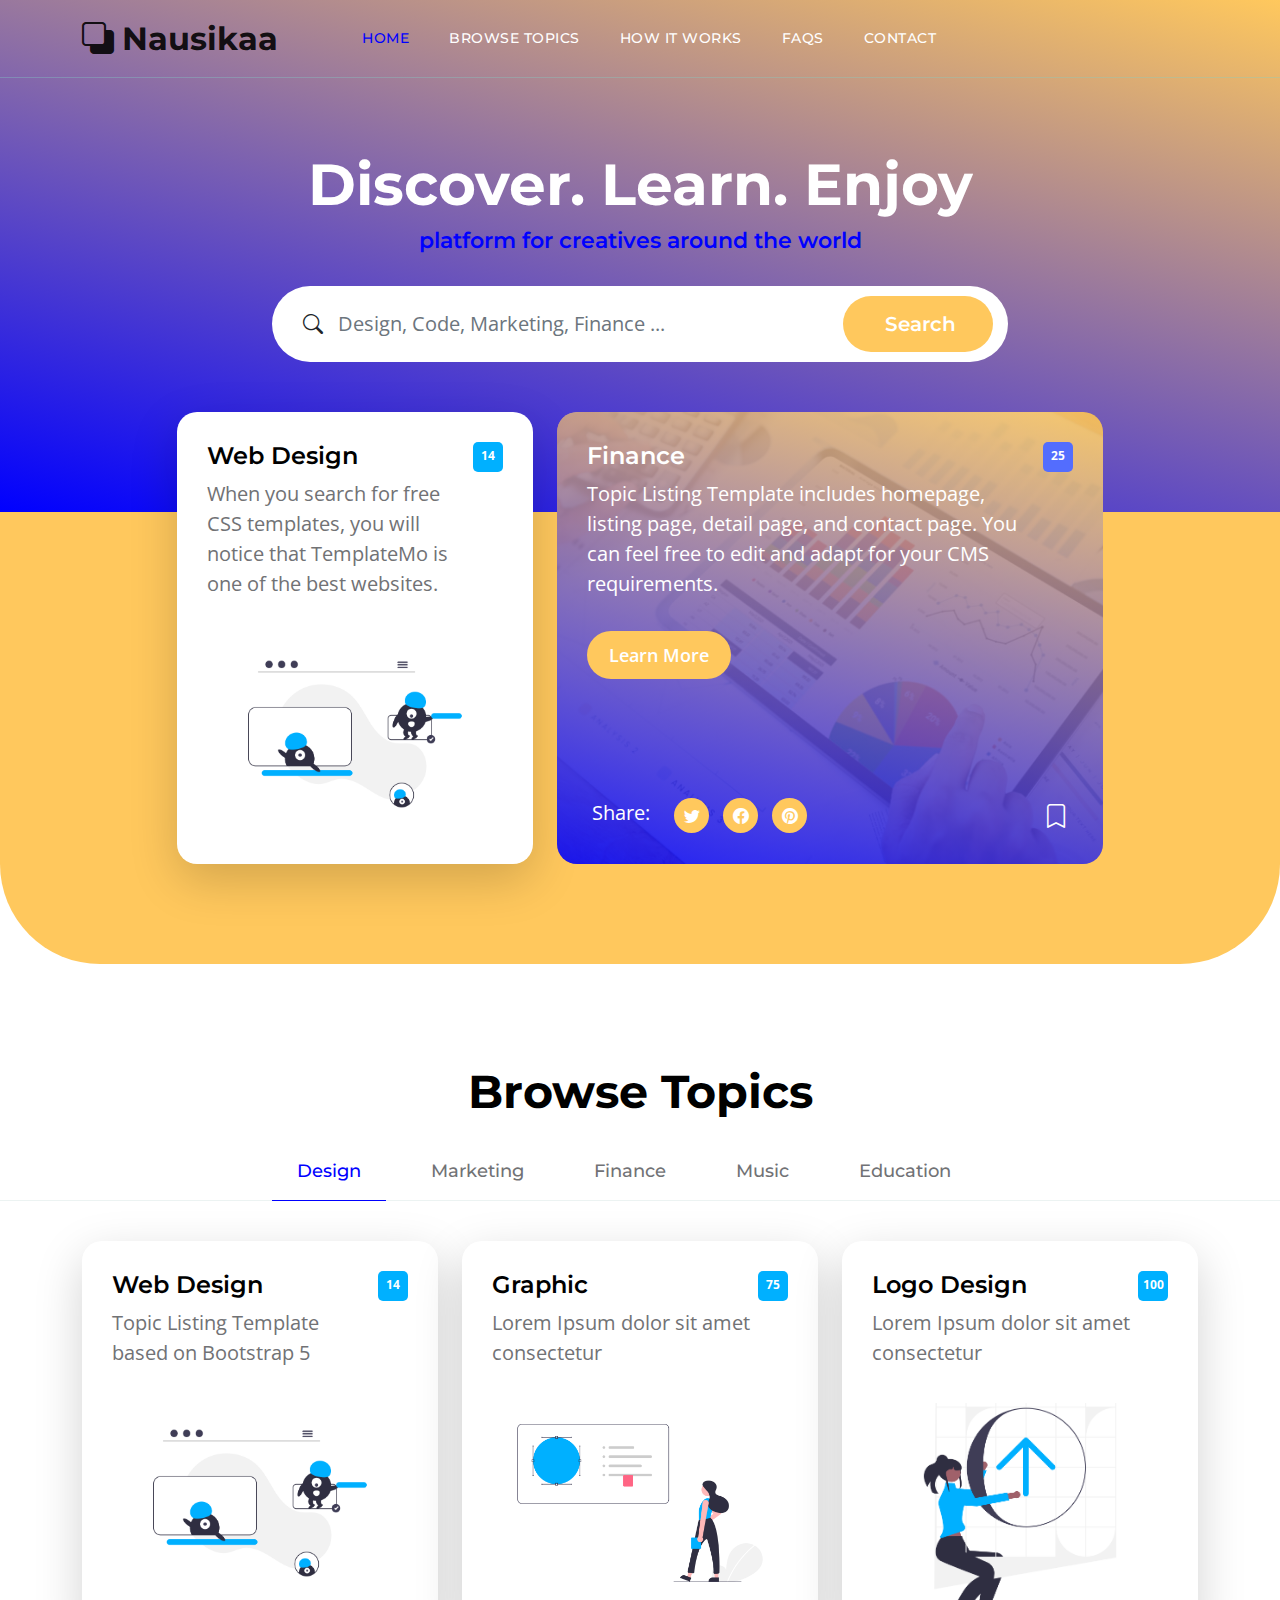
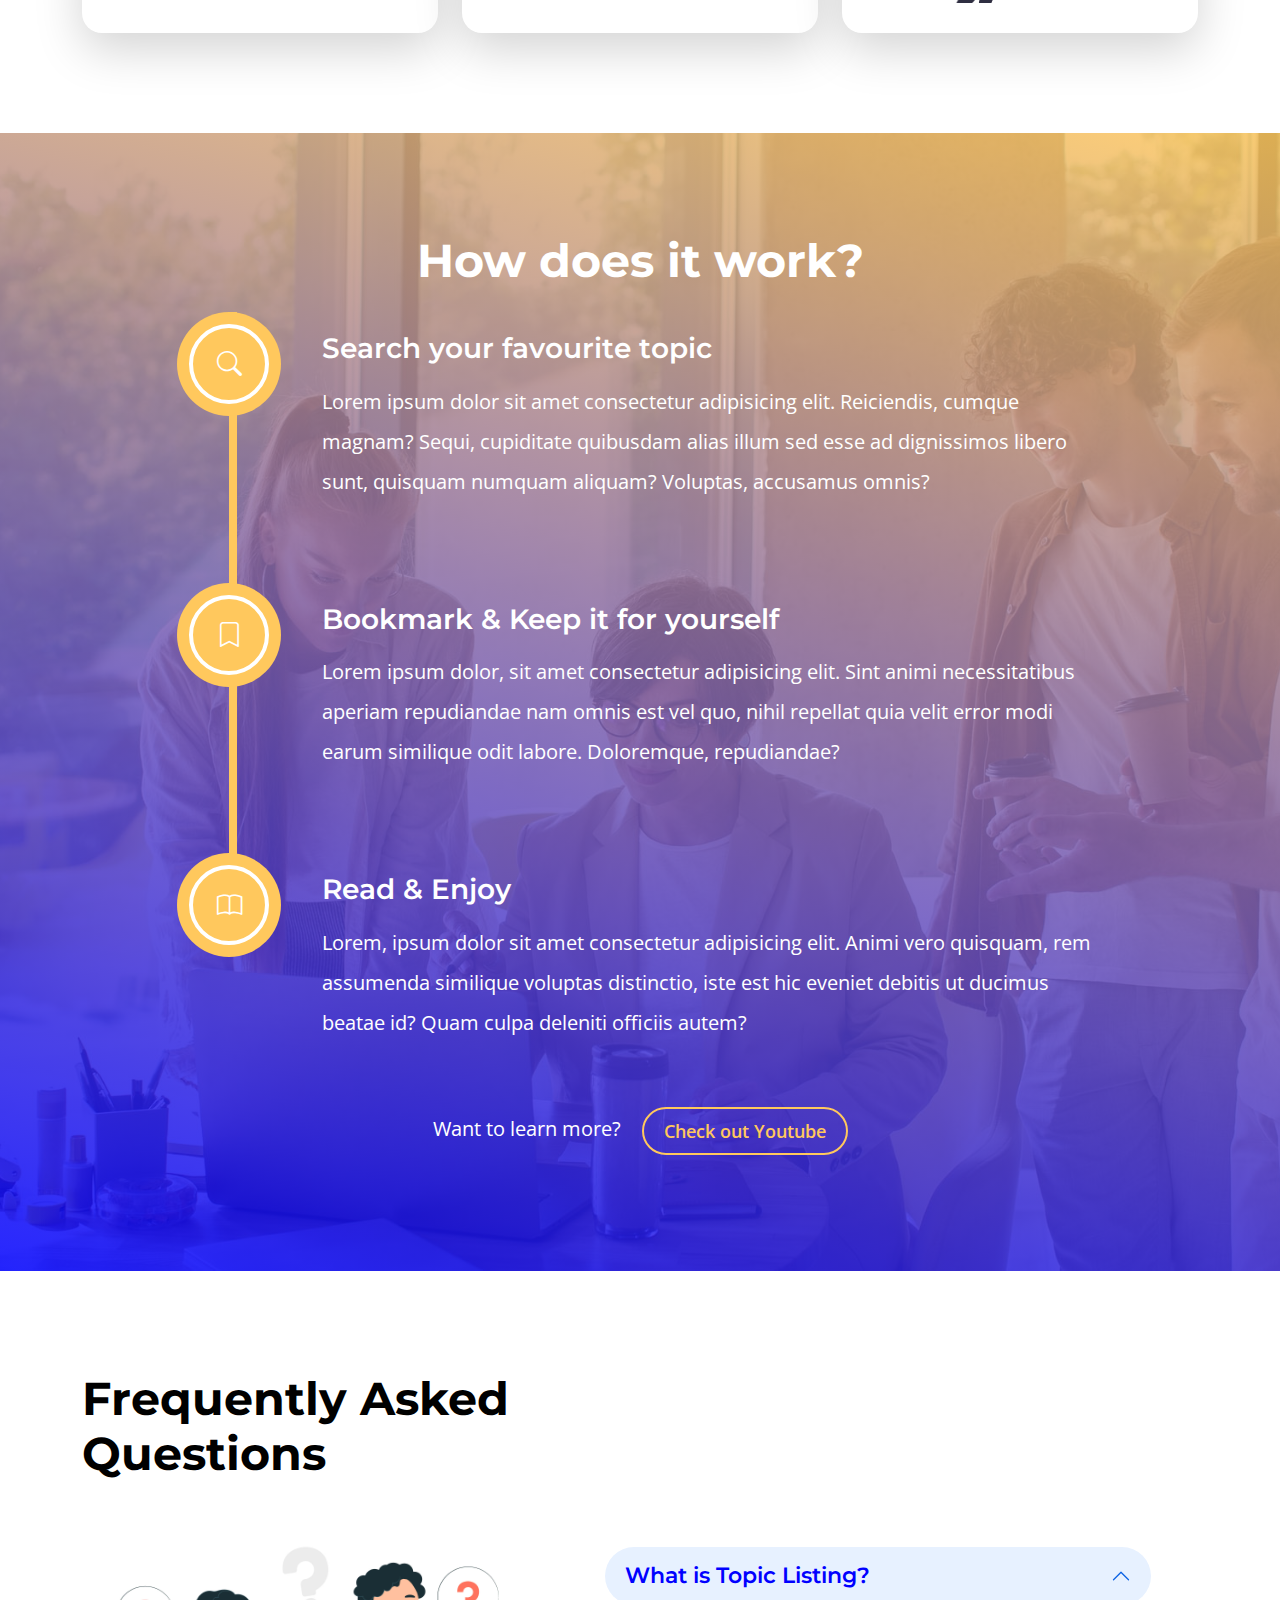
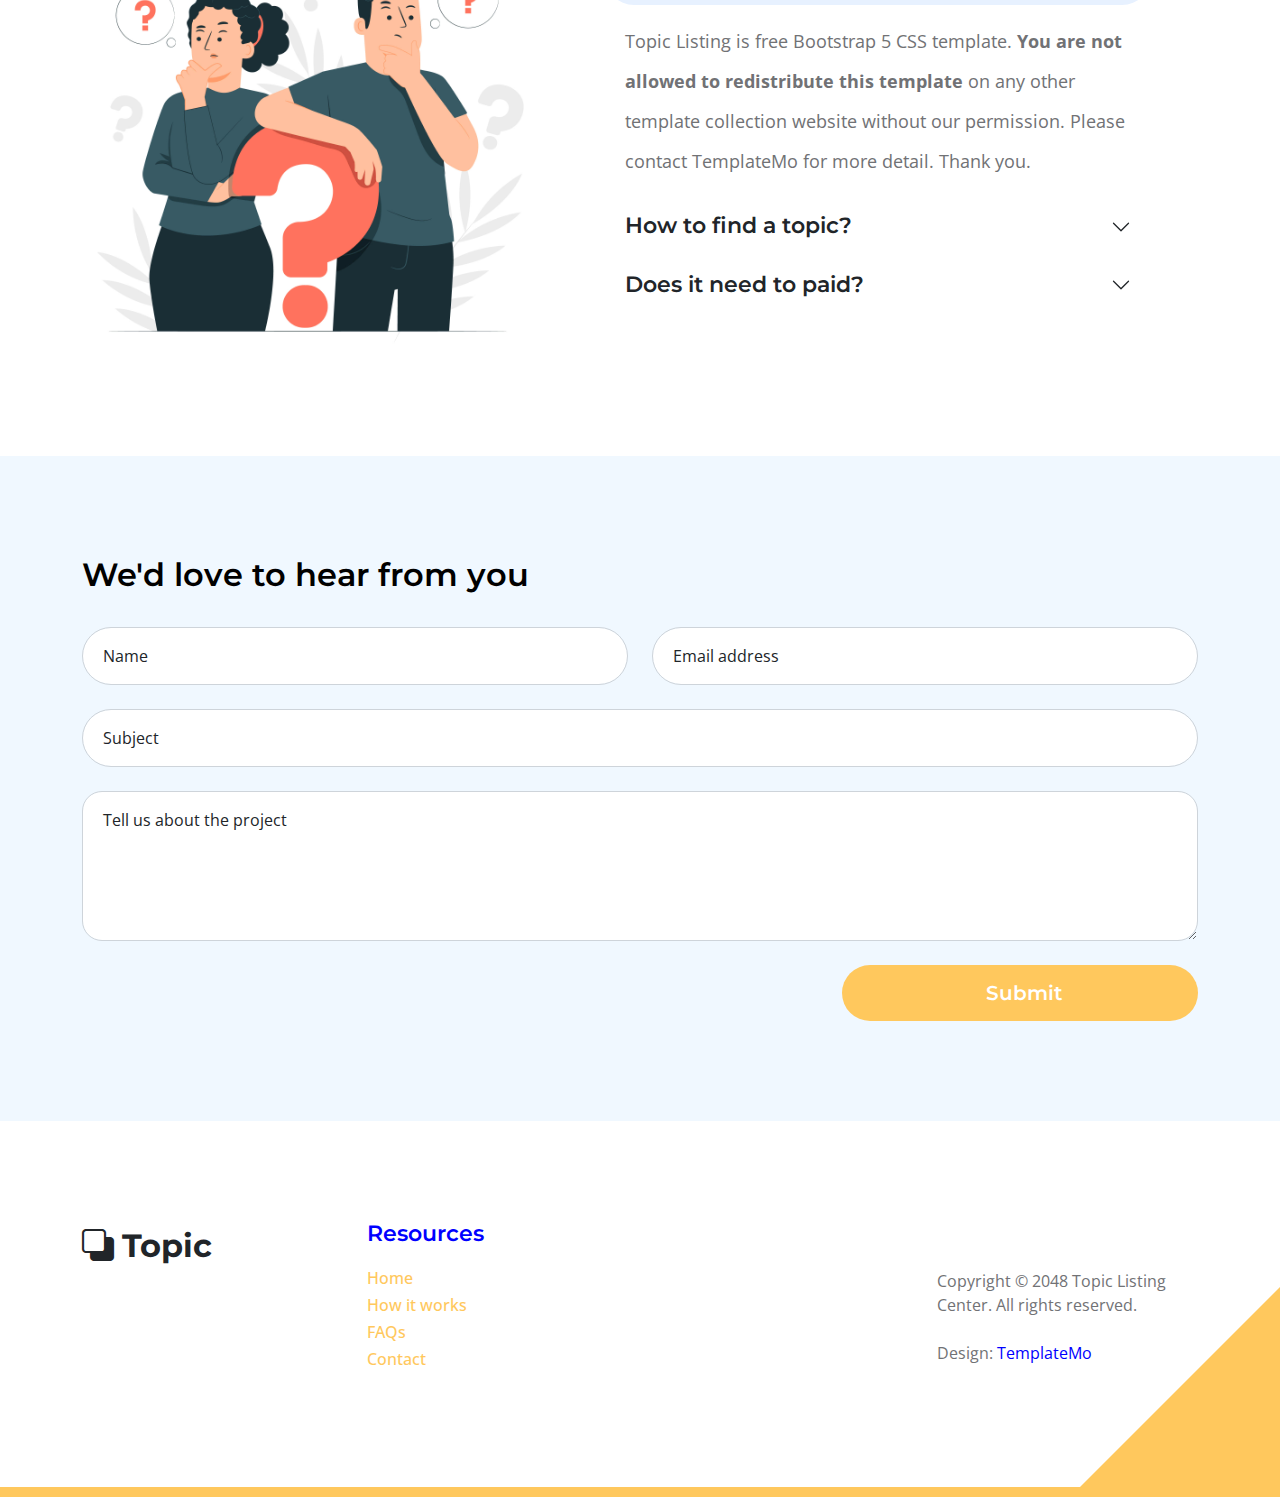
==== projects/parrot/index.html @ f5b6c0a3 "add base for nausikaa project" ====
<!doctype html>
<html lang="en">
    <head>
        <meta charset="utf-8">
        <meta name="viewport" content="width=device-width, initial-scale=1">

        <meta name="description" content="">
        <meta name="author" content="">

        <title>Topic Listing Bootstrap 5 Template</title>

        <!-- CSS FILES -->        
        <link rel="preconnect" href="https://fonts.googleapis.com">
        
        <link rel="preconnect" href="https://fonts.gstatic.com" crossorigin>

        <link href="https://fonts.googleapis.com/css2?family=Montserrat:wght@500;600;700&family=Open+Sans&display=swap" rel="stylesheet">
                        
        <link href="css/bootstrap.min.css" rel="stylesheet">

        <link href="css/bootstrap-icons.css" rel="stylesheet">

        <link href="css/templatemo-topic-listing.css" rel="stylesheet">      
    </head>
    
    <body id="top">

        <main>

            <nav class="navbar navbar-expand-lg">
                <div class="container">
                    <a class="navbar-brand" href="index.html">
                        <i class="bi-back"></i>
                        <span>Nausikaa</span>
                    </a>

                    <div class="d-lg-none ms-auto me-4">
                        <a href="#top" class="navbar-icon bi-person smoothscroll"></a>
                    </div>
    
                    <button class="navbar-toggler" type="button" data-bs-toggle="collapse" data-bs-target="#navbarNav" aria-controls="navbarNav" aria-expanded="false" aria-label="Toggle navigation">
                        <span class="navbar-toggler-icon"></span>
                    </button>
    
                    <div class="collapse navbar-collapse" id="navbarNav">
                        <ul class="navbar-nav ms-lg-5 me-lg-auto">
                            <li class="nav-item">
                                <a class="nav-link click-scroll" href="#section_1">Home</a>
                            </li>

                            <li class="nav-item">
                                <a class="nav-link click-scroll" href="#section_2">Browse Topics</a>
                            </li>
    
                            <li class="nav-item">
                                <a class="nav-link click-scroll" href="#section_3">How it works</a>
                            </li>

                            <li class="nav-item">
                                <a class="nav-link click-scroll" href="#section_4">FAQs</a>
                            </li>
    
                            <li class="nav-item">
                                <a class="nav-link click-scroll" href="#section_5">Contact</a>
                            </li>
                        </ul>
                    </div>
                </div>
            </nav>
            

            <section class="hero-section d-flex justify-content-center align-items-center" id="section_1">
                <div class="container">
                    <div class="row">

                        <div class="col-lg-8 col-12 mx-auto">
                            <h1 class="text-white text-center">Discover. Learn. Enjoy</h1>

                            <h6 class="text-center">platform for creatives around the world</h6>

                            <form method="get" class="custom-form mt-4 pt-2 mb-lg-0 mb-5" role="search">
                                <div class="input-group input-group-lg">
                                    <span class="input-group-text bi-search" id="basic-addon1">
                                        
                                    </span>

                                    <input name="keyword" type="search" class="form-control" id="keyword" placeholder="Design, Code, Marketing, Finance ..." aria-label="Search">

                                    <button type="submit" class="form-control">Search</button>
                                </div>
                            </form>
                        </div>

                    </div>
                </div>
            </section>


            <section class="featured-section">
                <div class="container">
                    <div class="row justify-content-center">

                        <div class="col-lg-4 col-12 mb-4 mb-lg-0">
                            <div class="custom-block bg-white shadow-lg">
                                <a href="topics-detail.html">
                                    <div class="d-flex">
                                        <div>
                                            <h5 class="mb-2">Web Design</h5>

                                            <p class="mb-0">When you search for free CSS templates, you will notice that TemplateMo is one of the best websites.</p>
                                        </div>

                                        <span class="badge bg-design rounded-pill ms-auto">14</span>
                                    </div>

                                    <img src="images/topics/undraw_Remote_design_team_re_urdx.png" class="custom-block-image img-fluid" alt="">
                                </a>
                            </div>
                        </div>

                        <div class="col-lg-6 col-12">
                            <div class="custom-block custom-block-overlay">
                                <div class="d-flex flex-column h-100">
                                    <img src="images/businesswoman-using-tablet-analysis.jpg" class="custom-block-image img-fluid" alt="">

                                    <div class="custom-block-overlay-text d-flex">
                                        <div>
                                            <h5 class="text-white mb-2">Finance</h5>

                                            <p class="text-white">Topic Listing Template includes homepage, listing page, detail page, and contact page. You can feel free to edit and adapt for your CMS requirements.</p>

                                            <a href="topics-detail.html" class="btn custom-btn mt-2 mt-lg-3">Learn More</a>
                                        </div>

                                        <span class="badge bg-finance rounded-pill ms-auto">25</span>
                                    </div>

                                    <div class="social-share d-flex">
                                        <p class="text-white me-4">Share:</p>

                                        <ul class="social-icon">
                                            <li class="social-icon-item">
                                                <a href="#" class="social-icon-link bi-twitter"></a>
                                            </li>

                                            <li class="social-icon-item">
                                                <a href="#" class="social-icon-link bi-facebook"></a>
                                            </li>

                                            <li class="social-icon-item">
                                                <a href="#" class="social-icon-link bi-pinterest"></a>
                                            </li>
                                        </ul>

                                        <a href="#" class="custom-icon bi-bookmark ms-auto"></a>
                                    </div>

                                    <div class="section-overlay"></div>
                                </div>
                            </div>
                        </div>

                    </div>
                </div>
            </section>


            <section class="explore-section section-padding" id="section_2">
                <div class="container">
                    <div class="row">

                        <div class="col-12 text-center">
                            <h2 class="mb-4">Browse Topics</h1>
                        </div>

                    </div>
                </div>

                <div class="container-fluid">
                    <div class="row">
                        <ul class="nav nav-tabs" id="myTab" role="tablist">
                            <li class="nav-item" role="presentation">
                                <button class="nav-link active" id="design-tab" data-bs-toggle="tab" data-bs-target="#design-tab-pane" type="button" role="tab" aria-controls="design-tab-pane" aria-selected="true">Design</button>
                            </li>

                            <li class="nav-item" role="presentation">
                                <button class="nav-link" id="marketing-tab" data-bs-toggle="tab" data-bs-target="#marketing-tab-pane" type="button" role="tab" aria-controls="marketing-tab-pane" aria-selected="false">Marketing</button>
                            </li>

                            <li class="nav-item" role="presentation">
                                <button class="nav-link" id="finance-tab" data-bs-toggle="tab" data-bs-target="#finance-tab-pane" type="button" role="tab" aria-controls="finance-tab-pane" aria-selected="false">Finance</button>
                            </li>

                            <li class="nav-item" role="presentation">
                                <button class="nav-link" id="music-tab" data-bs-toggle="tab" data-bs-target="#music-tab-pane" type="button" role="tab" aria-controls="music-tab-pane" aria-selected="false">Music</button>
                            </li>

                            <li class="nav-item" role="presentation">
                                <button class="nav-link" id="education-tab" data-bs-toggle="tab" data-bs-target="#education-tab-pane" type="button" role="tab" aria-controls="education-tab-pane" aria-selected="false">Education</button>
                            </li>
                        </ul>
                    </div>
                </div>

                <div class="container">
                    <div class="row">

                        <div class="col-12">
                            <div class="tab-content" id="myTabContent">
                                <div class="tab-pane fade show active" id="design-tab-pane" role="tabpanel" aria-labelledby="design-tab" tabindex="0">
                                    <div class="row">
                                        <div class="col-lg-4 col-md-6 col-12 mb-4 mb-lg-0">
                                            <div class="custom-block bg-white shadow-lg">
                                                <a href="topics-detail.html">
                                                    <div class="d-flex">
                                                        <div>
                                                            <h5 class="mb-2">Web Design</h5>

                                                            <p class="mb-0">Topic Listing Template based on Bootstrap 5</p>
                                                        </div>

                                                        <span class="badge bg-design rounded-pill ms-auto">14</span>
                                                    </div>

                                                    <img src="images/topics/undraw_Remote_design_team_re_urdx.png" class="custom-block-image img-fluid" alt="">
                                                </a>
                                            </div>
                                        </div>

                                        <div class="col-lg-4 col-md-6 col-12 mb-4 mb-lg-0">
                                            <div class="custom-block bg-white shadow-lg">
                                                <a href="topics-detail.html">
                                                    <div class="d-flex">
                                                        <div>
                                                            <h5 class="mb-2">Graphic</h5>

                                                                <p class="mb-0">Lorem Ipsum dolor sit amet consectetur</p>
                                                        </div>

                                                        <span class="badge bg-design rounded-pill ms-auto">75</span>
                                                    </div>

                                                    <img src="images/topics/undraw_Redesign_feedback_re_jvm0.png" class="custom-block-image img-fluid" alt="">
                                                </a>
                                            </div>
                                        </div>

                                        <div class="col-lg-4 col-md-6 col-12">
                                            <div class="custom-block bg-white shadow-lg">
                                                <a href="topics-detail.html">
                                                    <div class="d-flex">
                                                        <div>
                                                            <h5 class="mb-2">Logo Design</h5>

                                                                <p class="mb-0">Lorem Ipsum dolor sit amet consectetur</p>
                                                        </div>

                                                        <span class="badge bg-design rounded-pill ms-auto">100</span>
                                                    </div>

                                                    <img src="images/topics/colleagues-working-cozy-office-medium-shot.png" class="custom-block-image img-fluid" alt="">
                                                </a>
                                            </div>
                                        </div>
                                    </div>
                                </div>

                                <div class="tab-pane fade" id="marketing-tab-pane" role="tabpanel" aria-labelledby="marketing-tab" tabindex="0">
                                    <div class="row">
                                        <div class="col-lg-4 col-md-6 col-12 mb-4 mb-lg-3">
                                                <div class="custom-block bg-white shadow-lg">
                                                    <a href="topics-detail.html">
                                                        <div class="d-flex">
                                                            <div>
                                                                <h5 class="mb-2">Advertising</h5>

                                                                <p class="mb-0">Lorem Ipsum dolor sit amet consectetur</p>
                                                            </div>

                                                            <span class="badge bg-advertising rounded-pill ms-auto">30</span>
                                                        </div>

                                                        <img src="images/topics/undraw_online_ad_re_ol62.png" class="custom-block-image img-fluid" alt="">
                                                    </a>
                                                </div>
                                            </div>

                                            <div class="col-lg-4 col-md-6 col-12 mb-4 mb-lg-3">
                                                <div class="custom-block bg-white shadow-lg">
                                                    <a href="topics-detail.html">
                                                        <div class="d-flex">
                                                            <div>
                                                                <h5 class="mb-2">Video Content</h5>

                                                                <p class="mb-0">Lorem Ipsum dolor sit amet consectetur</p>
                                                            </div>

                                                            <span class="badge bg-advertising rounded-pill ms-auto">65</span>
                                                        </div>

                                                        <img src="images/topics/undraw_Group_video_re_btu7.png" class="custom-block-image img-fluid" alt="">
                                                    </a>
                                                </div>
                                            </div>

                                            <div class="col-lg-4 col-md-6 col-12">
                                                <div class="custom-block bg-white shadow-lg">
                                                    <a href="topics-detail.html">
                                                        <div class="d-flex">
                                                            <div>
                                                                <h5 class="mb-2">Viral Tweet</h5>

                                                                <p class="mb-0">Lorem Ipsum dolor sit amet consectetur</p>
                                                            </div>

                                                            <span class="badge bg-advertising rounded-pill ms-auto">50</span>
                                                        </div>

                                                        <img src="images/topics/undraw_viral_tweet_gndb.png" class="custom-block-image img-fluid" alt="">
                                                    </a>
                                                </div>
                                            </div>
                                        </div>
                                  </div>

                                <div class="tab-pane fade" id="finance-tab-pane" role="tabpanel" aria-labelledby="finance-tab" tabindex="0">   <div class="row">
                                        <div class="col-lg-6 col-md-6 col-12 mb-4 mb-lg-0">
                                            <div class="custom-block bg-white shadow-lg">
                                                <a href="topics-detail.html">
                                                    <div class="d-flex">
                                                        <div>
                                                            <h5 class="mb-2">Investment</h5>

                                                            <p class="mb-0">Lorem Ipsum dolor sit amet consectetur</p>
                                                        </div>

                                                        <span class="badge bg-finance rounded-pill ms-auto">30</span>
                                                    </div>

                                                    <img src="images/topics/undraw_Finance_re_gnv2.png" class="custom-block-image img-fluid" alt="">
                                                </a>
                                            </div>
                                        </div>

                                        <div class="col-lg-6 col-md-6 col-12">
                                            <div class="custom-block custom-block-overlay">
                                                <div class="d-flex flex-column h-100">
                                                    <img src="images/businesswoman-using-tablet-analysis-graph-company-finance-strategy-statistics-success-concept-planning-future-office-room.jpg" class="custom-block-image img-fluid" alt="">

                                                    <div class="custom-block-overlay-text d-flex">
                                                        <div>
                                                            <h5 class="text-white mb-2">Finance</h5>

                                                            <p class="text-white">Lorem ipsum dolor, sit amet consectetur adipisicing elit. Sint animi necessitatibus aperiam repudiandae nam omnis</p>

                                                            <a href="topics-detail.html" class="btn custom-btn mt-2 mt-lg-3">Learn More</a>
                                                        </div>

                                                        <span class="badge bg-finance rounded-pill ms-auto">25</span>
                                                    </div>

                                                    <div class="social-share d-flex">
                                                        <p class="text-white me-4">Share:</p>

                                                        <ul class="social-icon">
                                                            <li class="social-icon-item">
                                                                <a href="#" class="social-icon-link bi-twitter"></a>
                                                            </li>

                                                            <li class="social-icon-item">
                                                                <a href="#" class="social-icon-link bi-facebook"></a>
                                                            </li>

                                                            <li class="social-icon-item">
                                                                <a href="#" class="social-icon-link bi-pinterest"></a>
                                                            </li>
                                                        </ul>

                                                        <a href="#" class="custom-icon bi-bookmark ms-auto"></a>
                                                    </div>

                                                    <div class="section-overlay"></div>
                                                </div>
                                            </div>
                                        </div>
                                    </div>
                                </div>

                                <div class="tab-pane fade" id="music-tab-pane" role="tabpanel" aria-labelledby="music-tab" tabindex="0">
                                    <div class="row">
                                        <div class="col-lg-4 col-md-6 col-12 mb-4 mb-lg-3">
                                            <div class="custom-block bg-white shadow-lg">
                                                <a href="topics-detail.html">
                                                    <div class="d-flex">
                                                        <div>
                                                            <h5 class="mb-2">Composing Song</h5>

                                                            <p class="mb-0">Lorem Ipsum dolor sit amet consectetur</p>
                                                        </div>

                                                        <span class="badge bg-music rounded-pill ms-auto">45</span>
                                                    </div>

                                                    <img src="images/topics/undraw_Compose_music_re_wpiw.png" class="custom-block-image img-fluid" alt="">
                                                </a>
                                            </div>
                                        </div>

                                        <div class="col-lg-4 col-md-6 col-12 mb-4 mb-lg-3">
                                            <div class="custom-block bg-white shadow-lg">
                                                <a href="topics-detail.html">
                                                    <div class="d-flex">
                                                        <div>
                                                            <h5 class="mb-2">Online Music</h5>

                                                            <p class="mb-0">Lorem Ipsum dolor sit amet consectetur</p>
                                                        </div>

                                                        <span class="badge bg-music rounded-pill ms-auto">45</span>
                                                    </div>

                                                    <img src="images/topics/undraw_happy_music_g6wc.png" class="custom-block-image img-fluid" alt="">
                                                </a>
                                            </div>
                                        </div>

                                        <div class="col-lg-4 col-md-6 col-12">
                                            <div class="custom-block bg-white shadow-lg">
                                                <a href="topics-detail.html">
                                                    <div class="d-flex">
                                                        <div>
                                                            <h5 class="mb-2">Podcast</h5>

                                                            <p class="mb-0">Lorem Ipsum dolor sit amet consectetur</p>
                                                        </div>

                                                        <span class="badge bg-music rounded-pill ms-auto">20</span>
                                                    </div>

                                                    <img src="images/topics/undraw_Podcast_audience_re_4i5q.png" class="custom-block-image img-fluid" alt="">
                                                </a>
                                            </div>
                                        </div>
                                    </div>
                                </div>

                                <div class="tab-pane fade" id="education-tab-pane" role="tabpanel" aria-labelledby="education-tab" tabindex="0">
                                    <div class="row">
                                        <div class="col-lg-6 col-md-6 col-12 mb-4 mb-lg-3">
                                            <div class="custom-block bg-white shadow-lg">
                                                <a href="topics-detail.html">
                                                    <div class="d-flex">
                                                        <div>
                                                            <h5 class="mb-2">Graduation</h5>

                                                            <p class="mb-0">Lorem Ipsum dolor sit amet consectetur</p>
                                                        </div>

                                                        <span class="badge bg-education rounded-pill ms-auto">80</span>
                                                    </div>

                                                    <img src="images/topics/undraw_Graduation_re_gthn.png" class="custom-block-image img-fluid" alt="">
                                                </a>
                                            </div>
                                        </div>

                                        <div class="col-lg-6 col-md-6 col-12">
                                            <div class="custom-block bg-white shadow-lg">
                                                <a href="topics-detail.html">
                                                    <div class="d-flex">
                                                        <div>
                                                            <h5 class="mb-2">Educator</h5>

                                                            <p class="mb-0">Lorem Ipsum dolor sit amet consectetur</p>
                                                        </div>

                                                        <span class="badge bg-education rounded-pill ms-auto">75</span>
                                                    </div>

                                                    <img src="images/topics/undraw_Educator_re_ju47.png" class="custom-block-image img-fluid" alt="">
                                                </a>
                                            </div>
                                        </div>
                                    </div>
                                </div>
                            </div>

                    </div>
                </div>
            </section>


            <section class="timeline-section section-padding" id="section_3">
                <div class="section-overlay"></div>

                <div class="container">
                    <div class="row">

                        <div class="col-12 text-center">
                            <h2 class="text-white mb-4">How does it work?</h1>
                        </div>

                        <div class="col-lg-10 col-12 mx-auto">
                            <div class="timeline-container">
                                <ul class="vertical-scrollable-timeline" id="vertical-scrollable-timeline">
                                    <div class="list-progress">
                                        <div class="inner"></div>
                                    </div>

                                    <li>
                                        <h4 class="text-white mb-3">Search your favourite topic</h4>

                                        <p class="text-white">Lorem ipsum dolor sit amet consectetur adipisicing elit. Reiciendis, cumque magnam? Sequi, cupiditate quibusdam alias illum sed esse ad dignissimos libero sunt, quisquam numquam aliquam? Voluptas, accusamus omnis?</p>

                                        <div class="icon-holder">
                                          <i class="bi-search"></i>
                                        </div>
                                    </li>
                                    
                                    <li>
                                        <h4 class="text-white mb-3">Bookmark &amp; Keep it for yourself</h4>

                                        <p class="text-white">Lorem ipsum dolor, sit amet consectetur adipisicing elit. Sint animi necessitatibus aperiam repudiandae nam omnis est vel quo, nihil repellat quia velit error modi earum similique odit labore. Doloremque, repudiandae?</p>

                                        <div class="icon-holder">
                                          <i class="bi-bookmark"></i>
                                        </div>
                                    </li>

                                    <li>
                                        <h4 class="text-white mb-3">Read &amp; Enjoy</h4>

                                        <p class="text-white">Lorem, ipsum dolor sit amet consectetur adipisicing elit. Animi vero quisquam, rem assumenda similique voluptas distinctio, iste est hic eveniet debitis ut ducimus beatae id? Quam culpa deleniti officiis autem?</p>

                                        <div class="icon-holder">
                                          <i class="bi-book"></i>
                                        </div>
                                    </li>
                                </ul>
                            </div>
                        </div>

                        <div class="col-12 text-center mt-5">
                            <p class="text-white">
                                Want to learn more?
                                <a href="#" class="btn custom-btn custom-border-btn ms-3">Check out Youtube</a>
                            </p>
                        </div>
                    </div>
                </div>
            </section>


            <section class="faq-section section-padding" id="section_4">
                <div class="container">
                    <div class="row">

                        <div class="col-lg-6 col-12">
                            <h2 class="mb-4">Frequently Asked Questions</h2>
                        </div>

                        <div class="clearfix"></div>

                        <div class="col-lg-5 col-12">
                            <img src="images/faq_graphic.jpg" class="img-fluid" alt="FAQs">
                        </div>

                        <div class="col-lg-6 col-12 m-auto">
                            <div class="accordion" id="accordionExample">
                                <div class="accordion-item">
                                    <h2 class="accordion-header" id="headingOne">
                                        <button class="accordion-button" type="button" data-bs-toggle="collapse" data-bs-target="#collapseOne" aria-expanded="true" aria-controls="collapseOne">
                                        What is Topic Listing?
                                        </button>
                                    </h2>

                                    <div id="collapseOne" class="accordion-collapse collapse show" aria-labelledby="headingOne" data-bs-parent="#accordionExample">
                                        <div class="accordion-body">
                                            Topic Listing is free Bootstrap 5 CSS template. <strong>You are not allowed to redistribute this template</strong> on any other template collection website without our permission. Please contact TemplateMo for more detail. Thank you.
                                        </div>
                                    </div>
                                </div>

                                <div class="accordion-item">
                                    <h2 class="accordion-header" id="headingTwo">
                                        <button class="accordion-button collapsed" type="button" data-bs-toggle="collapse" data-bs-target="#collapseTwo" aria-expanded="false" aria-controls="collapseTwo">
                                        How to find a topic?
                                    </button>
                                    </h2>

                                    <div id="collapseTwo" class="accordion-collapse collapse" aria-labelledby="headingTwo" data-bs-parent="#accordionExample">
                                        <div class="accordion-body">
                                            You can search on Google with <strong>keywords</strong> such as templatemo portfolio, templatemo one-page layouts, photography, digital marketing, etc.
                                        </div>
                                    </div>
                                </div>

                                <div class="accordion-item">
                                    <h2 class="accordion-header" id="headingThree">
                                        <button class="accordion-button collapsed" type="button" data-bs-toggle="collapse" data-bs-target="#collapseThree" aria-expanded="false" aria-controls="collapseThree">
                                        Does it need to paid?
                                    </button>
                                    </h2>

                                    <div id="collapseThree" class="accordion-collapse collapse" aria-labelledby="headingThree" data-bs-parent="#accordionExample">
                                        <div class="accordion-body">
                                            You can modify any of this with custom CSS or overriding our default variables. It's also worth noting that just about any HTML can go within the <code>.accordion-body</code>, though the transition does limit overflow.
                                        </div>
                                    </div>
                                </div>
                            </div>
                        </div>

                    </div>
                </div>
            </section>

            <section class="contact-section section-padding section-bg" id="section_5">
                <div class="container">
                    <div class="row">

                        <div class="col-lg-12 col-12">
                            <h3 class="mb-4 pb-2">We'd love to hear from you</h3>
                        </div>

                        <div class="col-lg-12 col-12">
                            <form action="#" method="post" class="custom-form contact-form" role="form">
                                <div class="row">
                                    <div class="col-lg-6 col-md-6 col-12">
                                        <div class="form-floating">
                                            <input type="text" name="name" id="name" class="form-control" placeholder="Name" required="">
                                            
                                            <label for="floatingInput">Name</label>
                                        </div>
                                    </div>

                                    <div class="col-lg-6 col-md-6 col-12"> 
                                        <div class="form-floating">
                                            <input type="email" name="email" id="email" pattern="[^ @]*@[^ @]*" class="form-control" placeholder="Email address" required="">
                                            
                                            <label for="floatingInput">Email address</label>
                                        </div>
                                    </div>

                                    <div class="col-lg-12 col-12">
                                        <div class="form-floating">
                                            <input type="text" name="subject" id="name" class="form-control" placeholder="Name" required="">
                                            
                                            <label for="floatingInput">Subject</label>
                                        </div>

                                        <div class="form-floating">
                                            <textarea class="form-control" id="message" name="message" placeholder="Tell me about the project"></textarea>
                                            
                                            <label for="floatingTextarea">Tell us about the project</label>
                                        </div>
                                    </div>

                                    <div class="col-lg-4 col-12 ms-auto">
                                        <button type="submit" class="form-control">Submit</button>
                                    </div>

                                </div>
                            </form>
                        </div>
                    </div>
                </div>
            </section>
        </main>

<footer class="site-footer section-padding">
            <div class="container">
                <div class="row">

                    <div class="col-lg-3 col-12 mb-4 pb-2">
                        <a class="navbar-brand mb-2" href="index.html">
                            <i class="bi-back"></i>
                            <span>Topic</span>
                        </a>
                    </div>

                    <div class="col-lg-3 col-md-4 col-6">
                        <h6 class="site-footer-title mb-3">Resources</h6>

                        <ul class="site-footer-links">
                            <li class="site-footer-link-item">
                                <a href="#" class="site-footer-link">Home</a>
                            </li>

                            <li class="site-footer-link-item">
                                <a href="#" class="site-footer-link">How it works</a>
                            </li>

                            <li class="site-footer-link-item">
                                <a href="#" class="site-footer-link">FAQs</a>
                            </li>

                            <li class="site-footer-link-item">
                                <a href="#" class="site-footer-link">Contact</a>
                            </li>
                        </ul>
                    </div>

                    <div class="col-lg-3 col-md-4 col-12 mt-4 mt-lg-0 ms-auto">
                        <p class="copyright-text mt-lg-5 mt-4">Copyright © 2048 Topic Listing Center. All rights reserved.
                        <br><br>Design: <a rel="nofollow" href="https://templatemo.com" target="_blank">TemplateMo</a></p>
                    </div>

                </div>
            </div>
        </footer>


        <!-- JAVASCRIPT FILES -->
        <script src="js/jquery.min.js"></script>
        <script src="js/bootstrap.bundle.min.js"></script>
        <script src="js/jquery.sticky.js"></script>
        <script src="js/click-scroll.js"></script>
        <script src="js/custom.js"></script>

    </body>
</html>
---- projects/parrot/css/templatemo-topic-listing.css ----
/*

TemplateMo 590 topic listing

https://templatemo.com/tm-590-topic-listing

*/

/*---------------------------------------
  CUSTOM PROPERTIES ( VARIABLES )             
-----------------------------------------*/
:root {
  --white-color:                  #ffffff;
  --primary-color:                blue;
  --secondary-color:              #ffc85d;
  --section-bg-color:             #f0f8ff;
  --custom-btn-bg-color:          #ffc85d;
  --custom-btn-bg-hover-color:    blue;
  --dark-color:                   #000000;
  --p-color:                      #717275;
  --border-color:                 #ffc85d;
  --link-hover-color:             blue;

  --body-font-family:             'Open Sans', sans-serif;
  --title-font-family:            'Montserrat', sans-serif;

  --h1-font-size:                 58px;
  --h2-font-size:                 46px;
  --h3-font-size:                 32px;
  --h4-font-size:                 28px;
  --h5-font-size:                 24px;
  --h6-font-size:                 22px;
  --p-font-size:                  20px;
  --menu-font-size:               14px;
  --btn-font-size:                18px;
  --copyright-font-size:          16px;

  --border-radius-large:          100px;
  --border-radius-medium:         20px;
  --border-radius-small:          10px;

  --font-weight-normal:           400;
  --font-weight-medium:           500;
  --font-weight-semibold:         600;
  --font-weight-bold:             700;
}

body {
  background-color: var(--white-color);
  font-family: var(--body-font-family); 
}


/*---------------------------------------
  TYPOGRAPHY               
-----------------------------------------*/

h2,
h3,
h4,
h5,
h6 {
  color: var(--dark-color);
}

h1,
h2,
h3,
h4,
h5,
h6 {
  font-family: var(--title-font-family); 
  font-weight: var(--font-weight-semibold);
}

h1 {
  font-size: var(--h1-font-size);
  font-weight: var(--font-weight-bold);
}

h2 {
  font-size: var(--h2-font-size);
  font-weight: var(--font-weight-bold);
}

h3 {
  font-size: var(--h3-font-size);
}

h4 {
  font-size: var(--h4-font-size);
}

h5 {
  font-size: var(--h5-font-size);
}

h6 {
  color: var(--primary-color);
  font-size: var(--h6-font-size);
}

p {
  color: var(--p-color);
  font-size: var(--p-font-size);
  font-weight: var(--font-weight-normal);
}

ul li {
  color: var(--p-color);
  font-size: var(--p-font-size);
  font-weight: var(--font-weight-normal);
}

a, 
button {
  touch-action: manipulation;
  transition: all 0.3s;
}

a {
  display: inline-block;
  color: var(--primary-color);
  text-decoration: none;
}

a:hover {
  color: var(--link-hover-color);
}

b,
strong {
  font-weight: var(--font-weight-bold);
}


/*---------------------------------------
  SECTION               
-----------------------------------------*/
.section-padding {
  padding-top: 100px;
  padding-bottom: 100px;
}

.section-bg {
  background-color: var(--section-bg-color);
}

.section-overlay {
  background-image: linear-gradient(15deg, blue 0%, #ffc85d 100%);
  position: absolute;
  top: 0;
  left: 0;
  pointer-events: none;
  width: 100%;
  height: 100%;
  opacity: 0.85;
}

.section-overlay + .container {
  position: relative;
}

.tab-content {
  background-color: var(--white-color);
  border-radius: var(--border-radius-medium);
}

.nav-tabs {
  border-bottom: 1px solid #ecf3f2;
  margin-bottom: 40px;
  justify-content: center;
}

.nav-tabs .nav-link {
  border-radius: 0;
  border-top: 0;
  border-right: 0;
  border-left: 0;
  color: var(--p-color);
  font-family: var(--title-font-family);
  font-size: var(--btn-font-size);
  font-weight: var(--font-weight-medium);
  padding: 15px 25px;
  transition: all 0.3s;
}

.nav-tabs .nav-link:first-child {
  margin-right: 20px;
}

.nav-tabs .nav-item.show .nav-link, 
.nav-tabs .nav-link.active,
.nav-tabs .nav-link:focus, 
.nav-tabs .nav-link:hover {
  border-bottom-color: var(--primary-color);
  color: var(--primary-color);
}


/*---------------------------------------
  CUSTOM ICON COLOR               
-----------------------------------------*/
.custom-icon {
  color: var(--secondary-color);
}


/*---------------------------------------
  CUSTOM BUTTON               
-----------------------------------------*/
.custom-btn {
  background: var(--custom-btn-bg-color);
  border: 2px solid transparent;
  border-radius: var(--border-radius-large);
  color: var(--white-color);
  font-size: var(--btn-font-size);
  font-weight: var(--font-weight-semibold);
  line-height: normal;
  transition: all 0.3s;
  padding: 10px 20px;
}

.custom-btn:hover {
  background: var(--custom-btn-bg-hover-color);
  color: var(--white-color);
}

.custom-border-btn {
  background: transparent;
  border: 2px solid var(--custom-btn-bg-color);
  color: var(--custom-btn-bg-color);
}

.custom-border-btn:hover {
  background: var(--custom-btn-bg-color);
  border-color: transparent;
  color: var(--white-color);
}

.custom-btn-bg-white {
  border-color: var(--white-color);
  color: var(--white-color);
}


/*---------------------------------------
  SITE HEADER              
-----------------------------------------*/
.site-header {
  background-image: linear-gradient(15deg, blue 0%, #ffc85d 100%);
  padding-top: 150px;
  padding-bottom: 80px;
}

.site-header .container {
  height: 100%;
}

.breadcrumb-item+.breadcrumb-item::before,
.breadcrumb-item a:hover,
.breadcrumb-item.active {
  color: var(--white-color);
}

.site-header .custom-icon {
  color: var(--white-color);
  font-size: var(--h4-font-size);
}

.site-header .custom-icon:hover {
  color: var(--secondary-color);
}


/*---------------------------------------
  NAVIGATION              
-----------------------------------------*/
.sticky-wrapper {
  position: absolute;
  top: 0;
  right: 0;
  left: 0;
}

.sticky-wrapper.is-sticky .navbar {
  background-color: var(--secondary-color);
}

.navbar {
  background: transparent;
  border-bottom: 1px solid rgba(128, 208, 199, 0.35);
  z-index: 9;
}

.navbar-brand,
.navbar-brand:hover {
  font-size: var(--h3-font-size);
  font-weight: var(--font-weight-bold);
  display: block;
}

.navbar-brand span {
  font-family: var(--title-font-family);
}

.navbar-expand-lg .navbar-nav .nav-link {
  border-radius: var(--border-radius-large);
  margin: 10px;
  padding: 10px;
}

.navbar-nav .nav-link {
  display: inline-block;
  color: var(--white-color);
  font-family: var(--title-font-family); 
  font-size: var(--menu-font-size);
  font-weight: var(--font-weight-medium);
  text-transform: uppercase;
  letter-spacing: 0.5px;
  position: relative;
  padding-top: 15px;
  padding-bottom: 15px;
}

.navbar-nav .nav-link.active, 
.navbar-nav .nav-link:hover {
  color: var(--primary-color);
}

.navbar .dropdown-menu {
  background: var(--white-color);
  box-shadow: 0 1rem 3rem rgba(0,0,0,.175);
  border: 0;
  display: inherit;
  opacity: 0;
  min-width: 9rem;
  margin-top: 20px;
  padding: 13px 0 10px 0;
  transition: all 0.3s;
  pointer-events: none;
}

.navbar .dropdown-menu::before {
  content: "";
  width: 0;
  height: 0;
  border-left: 20px solid transparent;
  border-right: 20px solid transparent;
  border-bottom: 15px solid var(--white-color);
  position: absolute;
  top: -10px;
  left: 10px;
}

.navbar .dropdown-item {
  display: inline-block;
  color: var(--p-bg-color);
  font-family: var(--title-font-family); 
  font-size: var(--menu-font-size);
  font-weight: var(--font-weight-medium);
  text-transform: uppercase;
  letter-spacing: 0.5px;
  position: relative;
}

.navbar .dropdown-item.active, 
.navbar .dropdown-item:active,
.navbar .dropdown-item:focus, 
.navbar .dropdown-item:hover {
  background: transparent;
  color: var(--primary-color);
}

.navbar .dropdown-toggle::after {
  content: "\f282";
  display: inline-block;
  font-family: bootstrap-icons !important;
  font-size: var(--copyright-font-size);
  font-style: normal;
  font-weight: normal !important;
  font-variant: normal;
  text-transform: none;
  line-height: 1;
  vertical-align: -.125em;
  -webkit-font-smoothing: antialiased;
  -moz-osx-font-smoothing: grayscale;
  position: relative;
  left: 2px;
  border: 0;
}

@media screen and (min-width: 992px) {
  .navbar .dropdown:hover .dropdown-menu {
    opacity: 1;
    margin-top: 0;
    pointer-events: auto;
  }
}

.navbar-icon {
  background: var(--white-color);
  border-radius: var(--border-radius-large);
  display: inline-block;
  font-size: var(--h5-font-size);
  width: 40px;
  height: 40px;
  line-height: 40px;
  text-align: center;
  transition: all 0.3s ease;
}

.navbar-icon:hover {
  background: var(--primary-color);
  color: var(--white-color);
}

.navbar-toggler {
  border: 0;
  padding: 0;
  cursor: pointer;
  margin: 0;
  width: 30px;
  height: 35px;
  outline: none;
}

.navbar-toggler:focus {
  outline: none;
  box-shadow: none;
}

.navbar-toggler[aria-expanded="true"] .navbar-toggler-icon {
  background: transparent;
}

.navbar-toggler[aria-expanded="true"] .navbar-toggler-icon:before,
.navbar-toggler[aria-expanded="true"] .navbar-toggler-icon:after {
  transition: top 300ms 50ms ease, -webkit-transform 300ms 350ms ease;
  transition: top 300ms 50ms ease, transform 300ms 350ms ease;
  transition: top 300ms 50ms ease, transform 300ms 350ms ease, -webkit-transform 300ms 350ms ease;
  top: 0;
}

.navbar-toggler[aria-expanded="true"] .navbar-toggler-icon:before {
  transform: rotate(45deg);
}

.navbar-toggler[aria-expanded="true"] .navbar-toggler-icon:after {
  transform: rotate(-45deg);
}

.navbar-toggler .navbar-toggler-icon {
  background: var(--white-color);
  transition: background 10ms 300ms ease;
  display: block;
  width: 30px;
  height: 2px;
  position: relative;
}

.navbar-toggler .navbar-toggler-icon:before,
.navbar-toggler .navbar-toggler-icon:after {
  transition: top 300ms 350ms ease, -webkit-transform 300ms 50ms ease;
  transition: top 300ms 350ms ease, transform 300ms 50ms ease;
  transition: top 300ms 350ms ease, transform 300ms 50ms ease, -webkit-transform 300ms 50ms ease;
  position: absolute;
  right: 0;
  left: 0;
  background: var(--white-color);
  width: 30px;
  height: 2px;
  content: '';
}

.navbar-toggler .navbar-toggler-icon::before {
  top: -8px;
}

.navbar-toggler .navbar-toggler-icon::after {
  top: 8px;
}


/*---------------------------------------
  HERO        
-----------------------------------------*/
.hero-section {
  background-image: linear-gradient(15deg, blue 0%, #ffc85d 100%);
  position: relative;
  overflow: hidden;
  padding-top: 150px;
  padding-bottom: 150px;
}

.hero-section .input-group {
  background-color: var(--white-color);
  border-radius: var(--border-radius-large);
  padding: 10px 15px;
}

.hero-section .input-group-text {
  background-color: transparent;
  border: 0;
}

.hero-section input[type="search"] {
  border: 0;
  box-shadow: none;
  margin-bottom: 0;
  padding-left: 0;
}

.hero-section button[type="submit"] {
  background-color: var(--primary-color);
  border: 0;
  border-radius: var(--border-radius-large) !important;
  color: var(--white-color);
  max-width: 150px;
}


/*---------------------------------------
  TOPICS              
-----------------------------------------*/
.featured-section {
  background-color: var(--secondary-color);
  border-radius: 0 0 100px 100px;
  padding-bottom: 100px;
}

.featured-section .row {
  position: relative;
  bottom: 100px;
  margin-bottom: -100px;
}

.custom-block {
  border-radius: var(--border-radius-medium);
  position: relative;
  overflow: hidden;
  padding: 30px;
  transition: all 0.3s ease;
  height: 100%;
}

.custom-block:hover {
  background-color: var(--secondary-color);
  transform: translateY(-3px);
}

.custom-block > a {
  width: 100%;
}

.custom-block-image {
  display: block;
  width: 100%;
  height: 200px;
  object-fit: cover;
  margin-top: 35px;
}

.custom-block .rounded-pill {
  border-radius: 5px !important;
  display: flex;
  justify-content: center;
  text-align: center;
  width: 30px;
  height: 30px;
  line-height: 20px;
}

.custom-block-overlay {
  height: 100%;
  min-height: 350px;
  padding: 0;
}

.custom-block-overlay > a {
  height: 100%;
}

.custom-block-overlay .custom-block-image {
  border-radius: var(--border-radius-medium);
  display: block;
  height: 100%;
  margin-top: 0;
}

.custom-block-overlay-text {
  position: absolute;
  z-index: 2;
  top: 0;
  right: 0;
  left: 0;
  padding: 30px;
}

.social-share {
  position: absolute;
  bottom: 0;
  right: 0;
  left: 0;
  z-index: 2;
  padding: 20px 35px;
}

.social-share .bi-bookmark {
  color: var(--white-color);
  font-size: var(--h5-font-size);
}

.social-share .bi-bookmark:hover {
  color: var(--secondary-color);
}

.bg-design {
  background-color: #00B0FF;
}

.bg-graphic {
  background-color: #00BFA6;
}

.bg-advertising {
  background-color: #F50057;
}

.bg-finance {
  background-color: #536DFE;
}

.bg-music {
  background-color: #F9A826;
}

.bg-education {
  background-color: #00BFA6;
}


/*---------------------------------------
  TOPICS               
-----------------------------------------*/
.topics-detail-block {
  border-radius: var(--border-radius-medium);
  position: relative;
  overflow: hidden;
}

.topics-detail-block-image {
  display: block;
  border-radius: var(--border-radius-medium);
}

blockquote {
  background-color: var(--section-bg-color);
  border-radius: var(--border-radius-small);
  font-family: var(--title-font-family);
  font-size: var(--h4-font-size);
  font-weight: var(--font-weight-bold);
  display: inline-block;
  text-align: center;
  margin: 30px;
  padding: 40px;
}

.topics-listing-page .site-header {
  padding-bottom: 65px;
}

.custom-block-topics-listing-info {
  margin: 30px 20px 20px 30px;
}

.custom-block-topics-listing {
  height: inherit;
}

.custom-block-topics-listing .custom-block-image {
  width: 200px;
}


/*---------------------------------------
  PAGINATION              
-----------------------------------------*/
.pagination {
  margin-top: 40px;
}

.page-link {
  border: 0;
  border-radius: var(--border-radius-small);
  color: var(--p-color);
  font-family: var(--title-font-family);
  margin: 0 5px;
  padding: 10px 20px;
}

.page-link:hover,
.page-item:first-child .page-link:hover,
.page-item:last-child .page-link:hover {
  background-color: var(--secondary-color);
  color: var(--white-color);
}

.page-item:first-child .page-link {
  margin-right: 10px;
}

.page-item:first-child .page-link,
.page-item:last-child .page-link {
  background-color: var(--section-bg-color);
  border-radius: var(--border-radius-small);
}

.active>.page-link, .page-link.active {
  background-color: var(--secondary-color);
  border-color: var(--secondary-color);
}


/*---------------------------------------
  TIMELINE              
-----------------------------------------*/
.timeline-section {
  background-image: url('../images/colleagues-working-cozy-office-medium-shot.jpg');
  background-repeat: no-repeat;
  background-position: center;
  background-size: cover;
  position: relative;
}

.timeline-container .vertical-scrollable-timeline {
  list-style-type: none;
  position: relative;
  padding-left: 0;
}

.timeline-container .vertical-scrollable-timeline .list-progress {
  width: 8px;
  height: 87%;
  background-color: var(--primary-color);
  position: absolute;
  left: 52px;
  top: 0;
  overflow: hidden;
}

.timeline-container .vertical-scrollable-timeline .list-progress .inner {
  position: absolute;
  right: 0;
  bottom: 0;
  height: 100%;
  background-color: var(--secondary-color);
  width: 100%;
}

.timeline-container .vertical-scrollable-timeline li {
  position: relative;
  padding: 20px 0px 65px 145px;
}

.timeline-container .vertical-scrollable-timeline li:last-child {
  padding-bottom: 0;
}

.timeline-container .vertical-scrollable-timeline li p {
  line-height: 40px;
}

.timeline-container .vertical-scrollable-timeline li p:last-child {
  margin-bottom: 0;
}

.timeline-container .vertical-scrollable-timeline li .icon-holder {
  position: absolute;
  left: 0;
  top: 0;
  width: 104px;
  height: 104px;
  display: flex;
  justify-content: center;
  align-items: center;
  background-color: var(--secondary-color);
  border-radius: 50%;
  z-index: 1;
  transition: 0.4s all;
}

.timeline-container .vertical-scrollable-timeline li .icon-holder::before {
  content: "";
  width: 80px;
  height: 80px;
  border: 4px solid #fff;
  position: absolute;
  background-color: var(--secondary-color);
  border-radius: 50%;
  z-index: -1;
  transition: 0.4s all;
}

.timeline-container .vertical-scrollable-timeline li .icon-holder i {
  font-size: 25px;
  color: var(--white-color);
}

.timeline-container .vertical-scrollable-timeline li::before {
  content: "";
  position: absolute;
  height: 100%;
  width: 8px;
  background-color: transparent;
  left: 52px;
  z-index: 0;
}

.timeline-container .vertical-scrollable-timeline li.active .icon-holder {
  background-color: var(--primary-color);
}

.timeline-container .vertical-scrollable-timeline li.active .icon-holder::before {
  background-color: var(--primary-color);
}


/*---------------------------------------
  FAQs              
-----------------------------------------*/
.faq-section .accordion-item {
  border: 0;
}

.faq-section .accordion-button {
  font-size: var(--h6-font-size);
  font-weight: var(--font-weight-semibold);
}

.faq-section .accordion-item:first-of-type .accordion-button {
  border-radius: var(--border-radius-large);
}

.faq-section .accordion-button:not(.collapsed) {
  border-radius: var(--border-radius-large);
  box-shadow: none;
  color: var(--primary-color);
}

.faq-section .accordion-body {
  color: var(--p-color);
  font-size: var(--btn-font-size);
  line-height: 40px;
}

/*---------------------------------------
  NEWSLETTER               
-----------------------------------------*/
.newsletter-image {
  border-radius: var(--border-radius-medium);
}


/*---------------------------------------
  CONTACT               
-----------------------------------------*/
.google-map {
  border-radius: var(--border-radius-medium);
}

.contact-form .form-floating>textarea {
  border-radius: var(--border-radius-medium);
  height: 150px;
}


/*---------------------------------------
  SUBSCRIBE FORM               
-----------------------------------------*/
.subscribe-form-wrap {
  padding: 50px;
}

.subscribe-form {
  width: 95%;
}


/*---------------------------------------
  CUSTOM FORM               
-----------------------------------------*/
.custom-form .form-control {
  border-radius: var(--border-radius-large);
  color: var(--p-color);
  margin-bottom: 24px;
  padding-top: 13px;
  padding-bottom: 13px;
  padding-left: 20px;
  outline: none;
}

.form-floating>label {
  padding-left: 20px;
}

.custom-form button[type="submit"] {
  background: var(--custom-btn-bg-color);
  border: none;
  border-radius: var(--border-radius-large);
  color: var(--white-color);
  font-family: var(--title-font-family);
  font-size: var(--p-font-size);
  font-weight: var(--font-weight-semibold);
  transition: all 0.3s;
  margin-bottom: 0;
}

.custom-form button[type="submit"]:hover,
.custom-form button[type="submit"]:focus {
  background: var(--custom-btn-bg-hover-color);
  border-color: transparent;
}


/*---------------------------------------
  SITE FOOTER              
-----------------------------------------*/
.site-footer {
  border-bottom: 10px solid var(--secondary-color);
  position: relative;
}

.site-footer::after {
  content: "";
  position: absolute;
  bottom: 0;
  right: 0;
  width: 0;
  height: 0;
  border-style: solid;
  border-width: 0 0 200px 200px;
  border-color: transparent transparent var(--secondary-color) transparent;
  pointer-events: none;
}

.site-footer-title {
  color: var(--primary-color); 
}

.site-footer .dropdown-menu {
  padding: 0;
}

.site-footer .dropdown-item {
  color: var(--p-color);
  font-size: var(--menu-font-size);
  font-weight: var(--font-weight-medium);
  padding: 4px 18px;
}

.site-footer .dropdown-item:hover {
  background-color: transparent;
  color: var(--primary-color);
}

.site-footer .dropdown-menu li:first-child .dropdown-item {
  padding-top: 10px;
}

.site-footer .dropdown-menu li:last-child .dropdown-item {
  padding-bottom: 12px;
}

.site-footer .dropdown-toggle {
  background-color: var(--secondary-color);
  border-color: var(--white-color);
}

.site-footer .dropdown-toggle:hover {
  background-color: var(--primary-color);
  border-color: transparent;
}

.site-footer-links {
  padding-left: 0;
}

.site-footer-link-item {
  display: block;
  list-style: none;
  line-height: normal;
}

.site-footer-link {
  color: var(--secondary-color);
  font-size: var(--copyright-font-size);
  font-weight: var(--font-weight-medium);
  line-height: normal;
}

.copyright-text {
  font-size: var(--copyright-font-size);
}


/*---------------------------------------
  SOCIAL ICON               
-----------------------------------------*/
.social-icon {
  margin: 0;
  padding: 0;
}

.social-icon-item {
  list-style: none;
  display: inline-block;
  vertical-align: top;
}

.social-icon-link {
  background: var(--secondary-color);
  border-radius: var(--border-radius-large);
  color: var(--white-color);
  font-size: var(--copyright-font-size);
  display: block;
  margin-right: 10px;
  text-align: center;
  width: 35px;
  height: 35px;
  line-height: 36px;
  transition: background 0.2s, color 0.2s;
}

.social-icon-link:hover {
  background: var(--primary-color);
  color: var(--white-color);
}


/*---------------------------------------
  RESPONSIVE STYLES               
-----------------------------------------*/
@media screen and (max-width: 991px) {
  h1 {
    font-size: 48px;
  }

  h2 {
    font-size: 36px;
  }

  h3 {
    font-size: 32px;
  }

  h4 {
    font-size: 28px;
  }

  h5 {
    font-size: 20px;
  }

  h6 {
    font-size: 18px;
  }

  .section-padding {
    padding-top: 50px;
    padding-bottom: 50px;
  }
  
  .navbar {
    background-color: var(--secondary-color);
  }

  .navbar-nav .dropdown-menu {
    position: relative;
    left: 10px;
    opacity: 1;
    pointer-events: auto;
    max-width: 155px;
    margin-top: 10px;
    margin-bottom: 15px;
  }

  .navbar-expand-lg .navbar-nav {
    padding-bottom: 20px;
  }

  .navbar-expand-lg .navbar-nav .nav-link {
    padding: 0;
  }

  .nav-tabs .nav-link:first-child {
    margin-right: 5px;
  }

  .nav-tabs .nav-link {
    font-size: var(--copyright-font-size);
    padding: 10px;
  }

  .featured-section {
    border-radius: 0 0 80px 80px;
    padding-bottom: 50px;
  }

  .custom-block-topics-listing .custom-block-image {
    width: auto;
  }

  .custom-block-topics-listing > .d-flex,
  .custom-block-topics-listing-info,
  .custom-block-topics-listing a {
    flex-direction: column;
  }

  .timeline-container .vertical-scrollable-timeline .list-progress {
    height: 75%;
  }

  .timeline-container .vertical-scrollable-timeline li {
    padding-left: 135px;
  }

  .subscribe-form-wrap {
    padding-top: 30px;
    padding-bottom: 0;
  }
}

@media screen and (max-width: 480px) {
  h1 {
    font-size: 36px;
  }

  h2 {
    font-size: 28px;
  }

  h3 {
    font-size: 26px;
  }

  h4 {
    font-size: 22px;
  }

  h5 {
    font-size: 20px;
  }
}
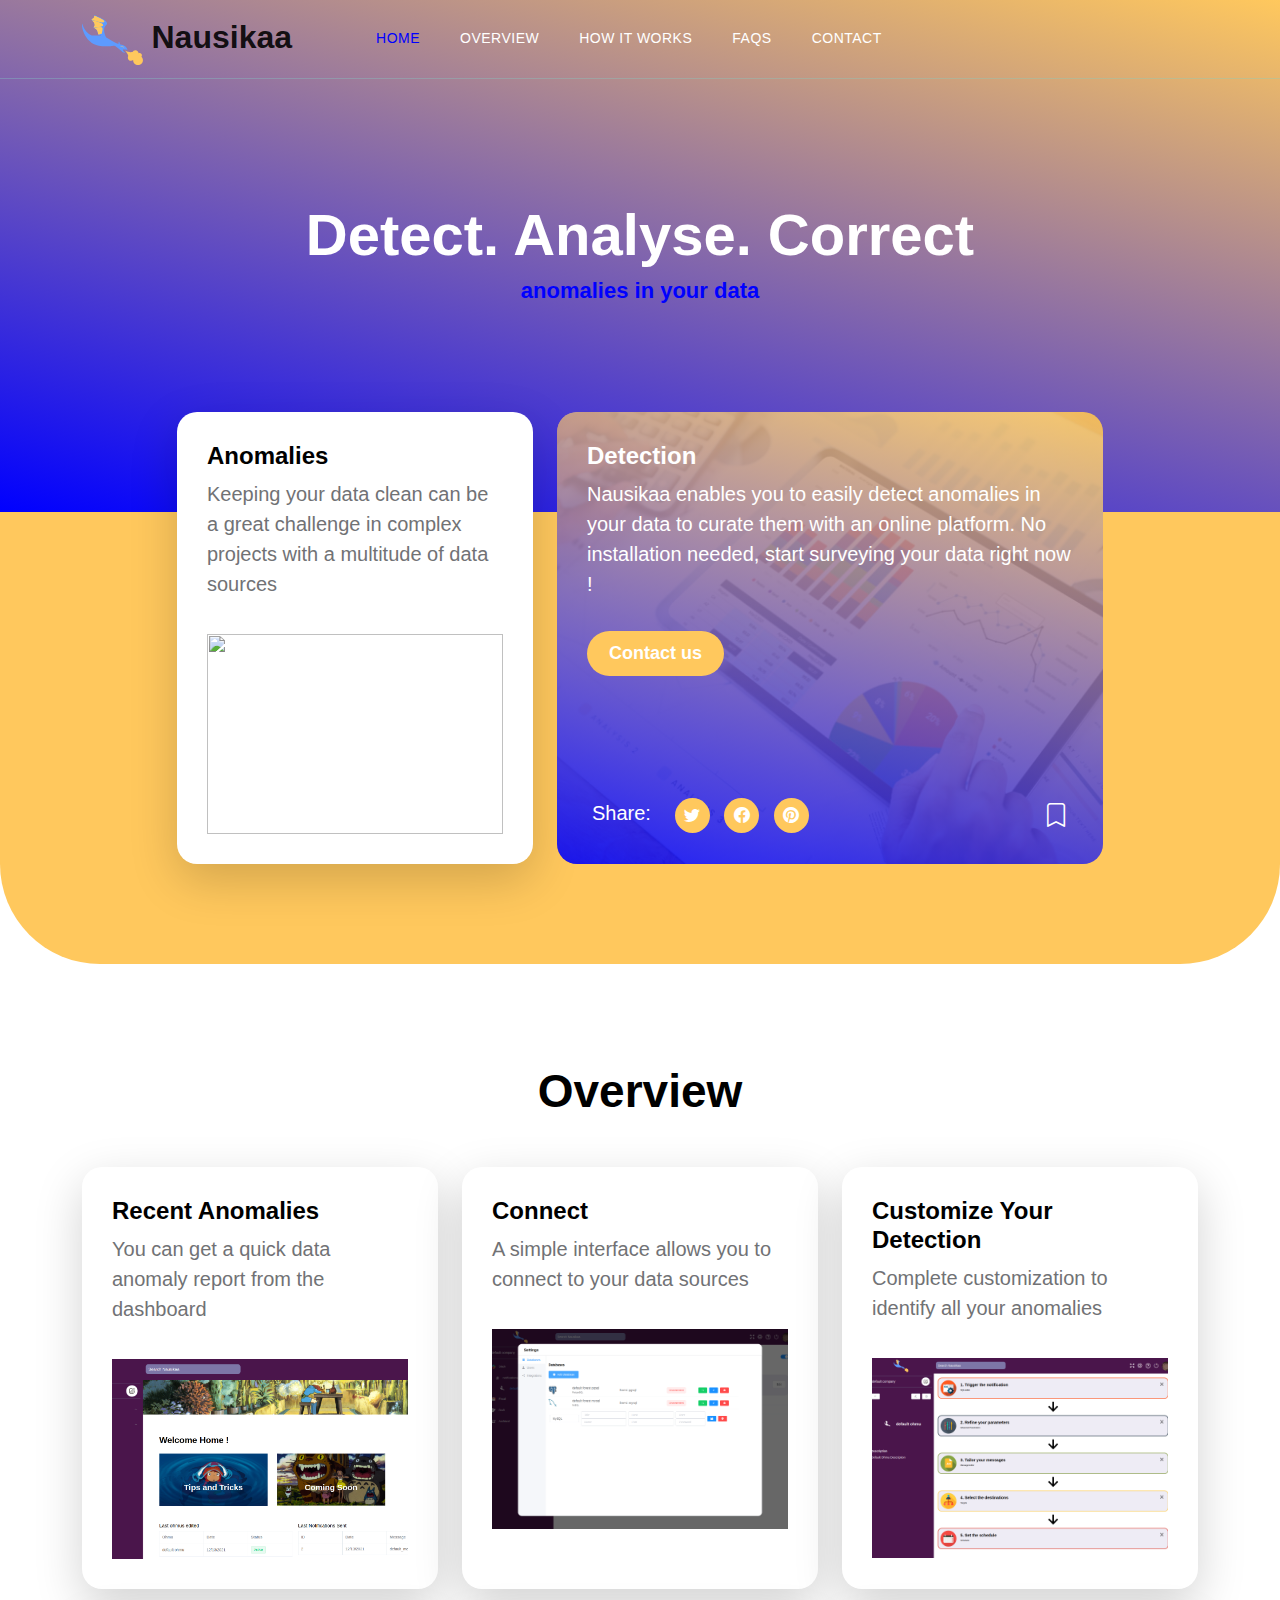
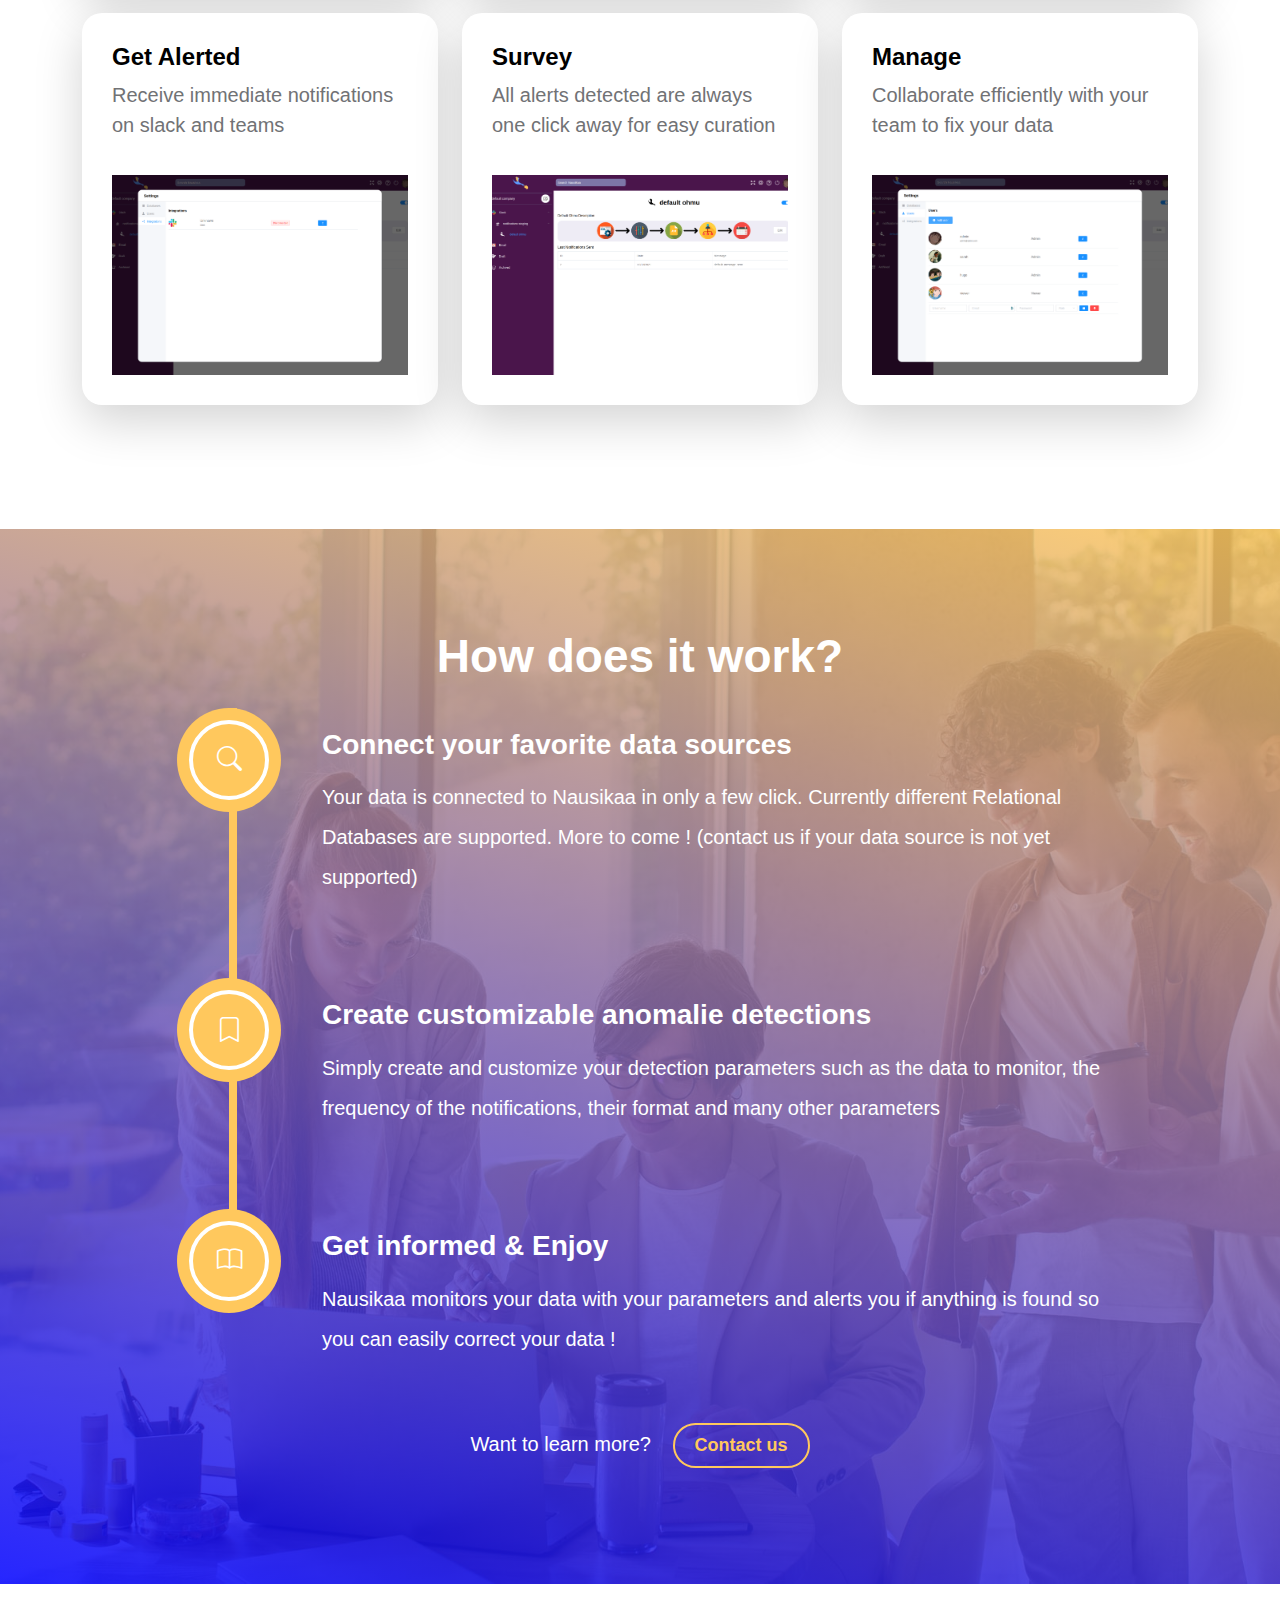
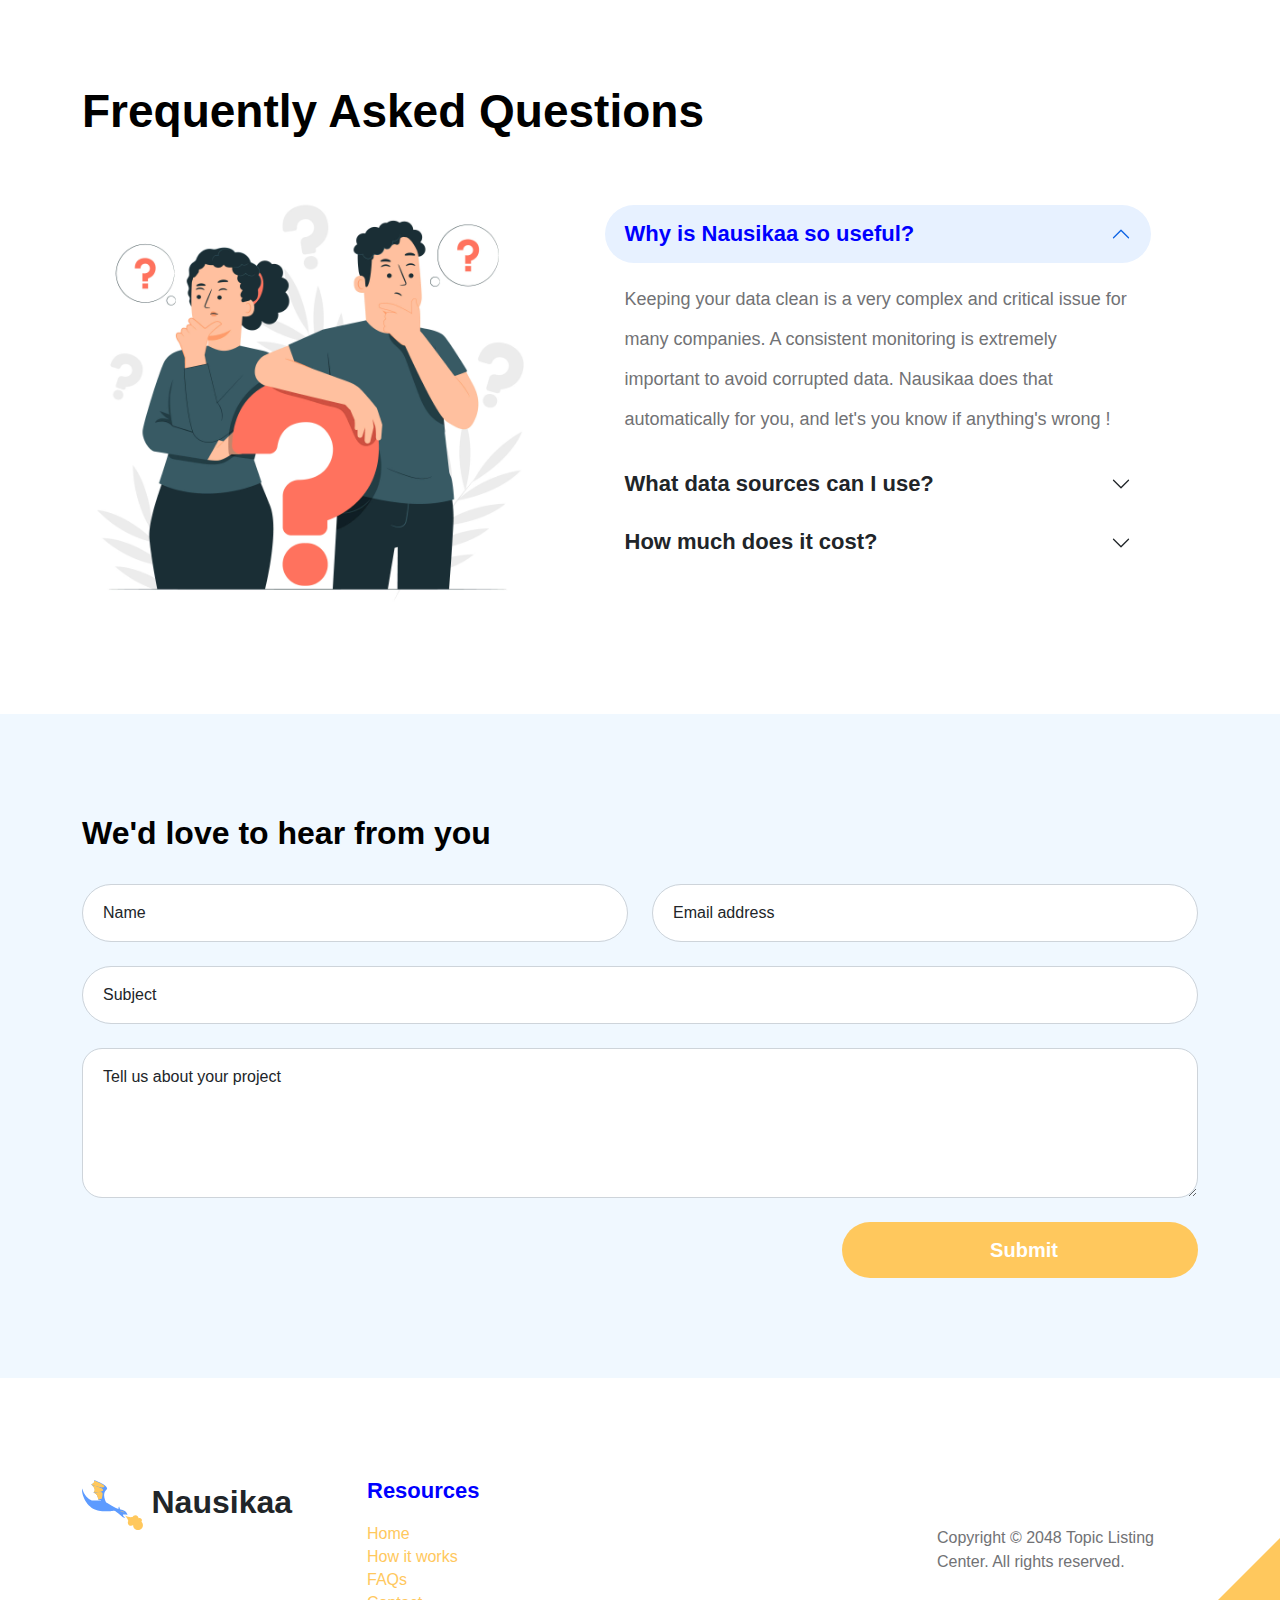
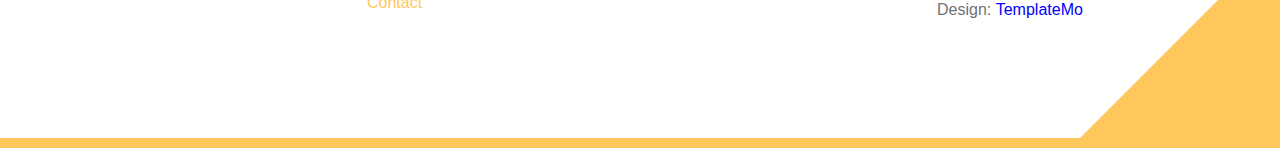
==== commit 64810255: "customize template for nausikaa" ====
--- a/projects/parrot/index.html
+++ b/projects/parrot/index.html
@@ -9,13 +9,7 @@
 
         <title>Topic Listing Bootstrap 5 Template</title>
 
-        <!-- CSS FILES -->        
-        <link rel="preconnect" href="https://fonts.googleapis.com">
-        
-        <link rel="preconnect" href="https://fonts.gstatic.com" crossorigin>
-
-        <link href="https://fonts.googleapis.com/css2?family=Montserrat:wght@500;600;700&family=Open+Sans&display=swap" rel="stylesheet">
-                        
+        <!-- CSS FILES -->                        
         <link href="css/bootstrap.min.css" rel="stylesheet">
 
         <link href="css/bootstrap-icons.css" rel="stylesheet">
@@ -30,7 +24,7 @@
             <nav class="navbar navbar-expand-lg">
                 <div class="container">
                     <a class="navbar-brand" href="index.html">
-                        <i class="bi-back"></i>
+                        <img src="images/logo.svg" class="logo" alt="">
                         <span>Nausikaa</span>
                     </a>
 
@@ -49,7 +43,7 @@
                             </li>
 
                             <li class="nav-item">
-                                <a class="nav-link click-scroll" href="#section_2">Browse Topics</a>
+                                <a class="nav-link click-scroll" href="#section_2">Overview</a>
                             </li>
     
                             <li class="nav-item">
@@ -74,21 +68,9 @@
                     <div class="row">
 
                         <div class="col-lg-8 col-12 mx-auto">
-                            <h1 class="text-white text-center">Discover. Learn. Enjoy</h1>
-
-                            <h6 class="text-center">platform for creatives around the world</h6>
-
-                            <form method="get" class="custom-form mt-4 pt-2 mb-lg-0 mb-5" role="search">
-                                <div class="input-group input-group-lg">
-                                    <span class="input-group-text bi-search" id="basic-addon1">
-                                        
-                                    </span>
-
-                                    <input name="keyword" type="search" class="form-control" id="keyword" placeholder="Design, Code, Marketing, Finance ..." aria-label="Search">
-
-                                    <button type="submit" class="form-control">Search</button>
-                                </div>
-                            </form>
+                            <h1 class="text-white text-center">Detect. Analyse. Correct</h1>
+
+                            <h6 class="text-center">anomalies in your data</h6>
                         </div>
 
                     </div>
@@ -102,19 +84,15 @@
 
                         <div class="col-lg-4 col-12 mb-4 mb-lg-0">
                             <div class="custom-block bg-white shadow-lg">
-                                <a href="topics-detail.html">
-                                    <div class="d-flex">
-                                        <div>
-                                            <h5 class="mb-2">Web Design</h5>
-
-                                            <p class="mb-0">When you search for free CSS templates, you will notice that TemplateMo is one of the best websites.</p>
-                                        </div>
-
-                                        <span class="badge bg-design rounded-pill ms-auto">14</span>
-                                    </div>
-
-                                    <img src="images/topics/undraw_Remote_design_team_re_urdx.png" class="custom-block-image img-fluid" alt="">
-                                </a>
+                                <div class="d-flex">
+                                    <div>
+                                        <h5 class="mb-2">Anomalies</h5>
+
+                                        <p class="mb-0">Keeping your data clean can be a great challenge in complex projects with a multitude of data sources</p>
+                                    </div>
+                                </div>
+
+                                <img src="images/topics/undraw_Remote_design_team_re_urdx.png" class="custom-block-image img-fluid" alt="">
                             </div>
                         </div>
 
@@ -125,14 +103,12 @@
 
                                     <div class="custom-block-overlay-text d-flex">
                                         <div>
-                                            <h5 class="text-white mb-2">Finance</h5>
-
-                                            <p class="text-white">Topic Listing Template includes homepage, listing page, detail page, and contact page. You can feel free to edit and adapt for your CMS requirements.</p>
-
-                                            <a href="topics-detail.html" class="btn custom-btn mt-2 mt-lg-3">Learn More</a>
-                                        </div>
-
-                                        <span class="badge bg-finance rounded-pill ms-auto">25</span>
+                                            <h5 class="text-white mb-2">Detection</h5>
+
+                                            <p class="text-white">Nausikaa enables you to easily detect anomalies in your data to curate them with an online platform. No installation needed, start surveying your data right now !</p>
+
+                                            <a class="btn custom-btn mt-2 mt-lg-3" href="#section_5">Contact us</a>
+                                        </div>
                                     </div>
 
                                     <div class="social-share d-flex">
@@ -170,35 +146,9 @@
                     <div class="row">
 
                         <div class="col-12 text-center">
-                            <h2 class="mb-4">Browse Topics</h1>
-                        </div>
-
-                    </div>
-                </div>
-
-                <div class="container-fluid">
-                    <div class="row">
-                        <ul class="nav nav-tabs" id="myTab" role="tablist">
-                            <li class="nav-item" role="presentation">
-                                <button class="nav-link active" id="design-tab" data-bs-toggle="tab" data-bs-target="#design-tab-pane" type="button" role="tab" aria-controls="design-tab-pane" aria-selected="true">Design</button>
-                            </li>
-
-                            <li class="nav-item" role="presentation">
-                                <button class="nav-link" id="marketing-tab" data-bs-toggle="tab" data-bs-target="#marketing-tab-pane" type="button" role="tab" aria-controls="marketing-tab-pane" aria-selected="false">Marketing</button>
-                            </li>
-
-                            <li class="nav-item" role="presentation">
-                                <button class="nav-link" id="finance-tab" data-bs-toggle="tab" data-bs-target="#finance-tab-pane" type="button" role="tab" aria-controls="finance-tab-pane" aria-selected="false">Finance</button>
-                            </li>
-
-                            <li class="nav-item" role="presentation">
-                                <button class="nav-link" id="music-tab" data-bs-toggle="tab" data-bs-target="#music-tab-pane" type="button" role="tab" aria-controls="music-tab-pane" aria-selected="false">Music</button>
-                            </li>
-
-                            <li class="nav-item" role="presentation">
-                                <button class="nav-link" id="education-tab" data-bs-toggle="tab" data-bs-target="#education-tab-pane" type="button" role="tab" aria-controls="education-tab-pane" aria-selected="false">Education</button>
-                            </li>
-                        </ul>
+                            <h2 class="mb-8">Overview</h1>
+                        </div>
+
                     </div>
                 </div>
 
@@ -209,275 +159,91 @@
                             <div class="tab-content" id="myTabContent">
                                 <div class="tab-pane fade show active" id="design-tab-pane" role="tabpanel" aria-labelledby="design-tab" tabindex="0">
                                     <div class="row">
-                                        <div class="col-lg-4 col-md-6 col-12 mb-4 mb-lg-0">
-                                            <div class="custom-block bg-white shadow-lg">
-                                                <a href="topics-detail.html">
-                                                    <div class="d-flex">
-                                                        <div>
-                                                            <h5 class="mb-2">Web Design</h5>
-
-                                                            <p class="mb-0">Topic Listing Template based on Bootstrap 5</p>
-                                                        </div>
-
-                                                        <span class="badge bg-design rounded-pill ms-auto">14</span>
-                                                    </div>
-
-                                                    <img src="images/topics/undraw_Remote_design_team_re_urdx.png" class="custom-block-image img-fluid" alt="">
-                                                </a>
-                                            </div>
-                                        </div>
-
-                                        <div class="col-lg-4 col-md-6 col-12 mb-4 mb-lg-0">
-                                            <div class="custom-block bg-white shadow-lg">
-                                                <a href="topics-detail.html">
-                                                    <div class="d-flex">
-                                                        <div>
-                                                            <h5 class="mb-2">Graphic</h5>
-
-                                                                <p class="mb-0">Lorem Ipsum dolor sit amet consectetur</p>
-                                                        </div>
-
-                                                        <span class="badge bg-design rounded-pill ms-auto">75</span>
-                                                    </div>
-
-                                                    <img src="images/topics/undraw_Redesign_feedback_re_jvm0.png" class="custom-block-image img-fluid" alt="">
-                                                </a>
-                                            </div>
-                                        </div>
-
-                                        <div class="col-lg-4 col-md-6 col-12">
-                                            <div class="custom-block bg-white shadow-lg">
-                                                <a href="topics-detail.html">
-                                                    <div class="d-flex">
-                                                        <div>
-                                                            <h5 class="mb-2">Logo Design</h5>
-
-                                                                <p class="mb-0">Lorem Ipsum dolor sit amet consectetur</p>
-                                                        </div>
-
-                                                        <span class="badge bg-design rounded-pill ms-auto">100</span>
-                                                    </div>
-
-                                                    <img src="images/topics/colleagues-working-cozy-office-medium-shot.png" class="custom-block-image img-fluid" alt="">
-                                                </a>
-                                            </div>
-                                        </div>
-                                    </div>
-                                </div>
-
-                                <div class="tab-pane fade" id="marketing-tab-pane" role="tabpanel" aria-labelledby="marketing-tab" tabindex="0">
-                                    <div class="row">
-                                        <div class="col-lg-4 col-md-6 col-12 mb-4 mb-lg-3">
-                                                <div class="custom-block bg-white shadow-lg">
-                                                    <a href="topics-detail.html">
-                                                        <div class="d-flex">
-                                                            <div>
-                                                                <h5 class="mb-2">Advertising</h5>
-
-                                                                <p class="mb-0">Lorem Ipsum dolor sit amet consectetur</p>
-                                                            </div>
-
-                                                            <span class="badge bg-advertising rounded-pill ms-auto">30</span>
-                                                        </div>
-
-                                                        <img src="images/topics/undraw_online_ad_re_ol62.png" class="custom-block-image img-fluid" alt="">
-                                                    </a>
-                                                </div>
-                                            </div>
-
-                                            <div class="col-lg-4 col-md-6 col-12 mb-4 mb-lg-3">
-                                                <div class="custom-block bg-white shadow-lg">
-                                                    <a href="topics-detail.html">
-                                                        <div class="d-flex">
-                                                            <div>
-                                                                <h5 class="mb-2">Video Content</h5>
-
-                                                                <p class="mb-0">Lorem Ipsum dolor sit amet consectetur</p>
-                                                            </div>
-
-                                                            <span class="badge bg-advertising rounded-pill ms-auto">65</span>
-                                                        </div>
-
-                                                        <img src="images/topics/undraw_Group_video_re_btu7.png" class="custom-block-image img-fluid" alt="">
-                                                    </a>
-                                                </div>
-                                            </div>
-
-                                            <div class="col-lg-4 col-md-6 col-12">
-                                                <div class="custom-block bg-white shadow-lg">
-                                                    <a href="topics-detail.html">
-                                                        <div class="d-flex">
-                                                            <div>
-                                                                <h5 class="mb-2">Viral Tweet</h5>
-
-                                                                <p class="mb-0">Lorem Ipsum dolor sit amet consectetur</p>
-                                                            </div>
-
-                                                            <span class="badge bg-advertising rounded-pill ms-auto">50</span>
-                                                        </div>
-
-                                                        <img src="images/topics/undraw_viral_tweet_gndb.png" class="custom-block-image img-fluid" alt="">
-                                                    </a>
-                                                </div>
-                                            </div>
-                                        </div>
-                                  </div>
-
-                                <div class="tab-pane fade" id="finance-tab-pane" role="tabpanel" aria-labelledby="finance-tab" tabindex="0">   <div class="row">
-                                        <div class="col-lg-6 col-md-6 col-12 mb-4 mb-lg-0">
-                                            <div class="custom-block bg-white shadow-lg">
-                                                <a href="topics-detail.html">
-                                                    <div class="d-flex">
-                                                        <div>
-                                                            <h5 class="mb-2">Investment</h5>
-
-                                                            <p class="mb-0">Lorem Ipsum dolor sit amet consectetur</p>
-                                                        </div>
-
-                                                        <span class="badge bg-finance rounded-pill ms-auto">30</span>
-                                                    </div>
-
-                                                    <img src="images/topics/undraw_Finance_re_gnv2.png" class="custom-block-image img-fluid" alt="">
-                                                </a>
-                                            </div>
-                                        </div>
-
-                                        <div class="col-lg-6 col-md-6 col-12">
-                                            <div class="custom-block custom-block-overlay">
-                                                <div class="d-flex flex-column h-100">
-                                                    <img src="images/businesswoman-using-tablet-analysis-graph-company-finance-strategy-statistics-success-concept-planning-future-office-room.jpg" class="custom-block-image img-fluid" alt="">
-
-                                                    <div class="custom-block-overlay-text d-flex">
-                                                        <div>
-                                                            <h5 class="text-white mb-2">Finance</h5>
-
-                                                            <p class="text-white">Lorem ipsum dolor, sit amet consectetur adipisicing elit. Sint animi necessitatibus aperiam repudiandae nam omnis</p>
-
-                                                            <a href="topics-detail.html" class="btn custom-btn mt-2 mt-lg-3">Learn More</a>
-                                                        </div>
-
-                                                        <span class="badge bg-finance rounded-pill ms-auto">25</span>
-                                                    </div>
-
-                                                    <div class="social-share d-flex">
-                                                        <p class="text-white me-4">Share:</p>
-
-                                                        <ul class="social-icon">
-                                                            <li class="social-icon-item">
-                                                                <a href="#" class="social-icon-link bi-twitter"></a>
-                                                            </li>
-
-                                                            <li class="social-icon-item">
-                                                                <a href="#" class="social-icon-link bi-facebook"></a>
-                                                            </li>
-
-                                                            <li class="social-icon-item">
-                                                                <a href="#" class="social-icon-link bi-pinterest"></a>
-                                                            </li>
-                                                        </ul>
-
-                                                        <a href="#" class="custom-icon bi-bookmark ms-auto"></a>
-                                                    </div>
-
-                                                    <div class="section-overlay"></div>
-                                                </div>
-                                            </div>
-                                        </div>
-                                    </div>
-                                </div>
-
-                                <div class="tab-pane fade" id="music-tab-pane" role="tabpanel" aria-labelledby="music-tab" tabindex="0">
-                                    <div class="row">
-                                        <div class="col-lg-4 col-md-6 col-12 mb-4 mb-lg-3">
-                                            <div class="custom-block bg-white shadow-lg">
-                                                <a href="topics-detail.html">
-                                                    <div class="d-flex">
-                                                        <div>
-                                                            <h5 class="mb-2">Composing Song</h5>
-
-                                                            <p class="mb-0">Lorem Ipsum dolor sit amet consectetur</p>
-                                                        </div>
-
-                                                        <span class="badge bg-music rounded-pill ms-auto">45</span>
-                                                    </div>
-
-                                                    <img src="images/topics/undraw_Compose_music_re_wpiw.png" class="custom-block-image img-fluid" alt="">
-                                                </a>
-                                            </div>
-                                        </div>
-
-                                        <div class="col-lg-4 col-md-6 col-12 mb-4 mb-lg-3">
-                                            <div class="custom-block bg-white shadow-lg">
-                                                <a href="topics-detail.html">
-                                                    <div class="d-flex">
-                                                        <div>
-                                                            <h5 class="mb-2">Online Music</h5>
-
-                                                            <p class="mb-0">Lorem Ipsum dolor sit amet consectetur</p>
-                                                        </div>
-
-                                                        <span class="badge bg-music rounded-pill ms-auto">45</span>
-                                                    </div>
-
-                                                    <img src="images/topics/undraw_happy_music_g6wc.png" class="custom-block-image img-fluid" alt="">
-                                                </a>
-                                            </div>
-                                        </div>
-
-                                        <div class="col-lg-4 col-md-6 col-12">
-                                            <div class="custom-block bg-white shadow-lg">
-                                                <a href="topics-detail.html">
-                                                    <div class="d-flex">
-                                                        <div>
-                                                            <h5 class="mb-2">Podcast</h5>
-
-                                                            <p class="mb-0">Lorem Ipsum dolor sit amet consectetur</p>
-                                                        </div>
-
-                                                        <span class="badge bg-music rounded-pill ms-auto">20</span>
-                                                    </div>
-
-                                                    <img src="images/topics/undraw_Podcast_audience_re_4i5q.png" class="custom-block-image img-fluid" alt="">
-                                                </a>
-                                            </div>
-                                        </div>
-                                    </div>
-                                </div>
-
-                                <div class="tab-pane fade" id="education-tab-pane" role="tabpanel" aria-labelledby="education-tab" tabindex="0">
-                                    <div class="row">
-                                        <div class="col-lg-6 col-md-6 col-12 mb-4 mb-lg-3">
-                                            <div class="custom-block bg-white shadow-lg">
-                                                <a href="topics-detail.html">
-                                                    <div class="d-flex">
-                                                        <div>
-                                                            <h5 class="mb-2">Graduation</h5>
-
-                                                            <p class="mb-0">Lorem Ipsum dolor sit amet consectetur</p>
-                                                        </div>
-
-                                                        <span class="badge bg-education rounded-pill ms-auto">80</span>
-                                                    </div>
-
-                                                    <img src="images/topics/undraw_Graduation_re_gthn.png" class="custom-block-image img-fluid" alt="">
-                                                </a>
-                                            </div>
-                                        </div>
-
-                                        <div class="col-lg-6 col-md-6 col-12">
-                                            <div class="custom-block bg-white shadow-lg">
-                                                <a href="topics-detail.html">
-                                                    <div class="d-flex">
-                                                        <div>
-                                                            <h5 class="mb-2">Educator</h5>
-
-                                                            <p class="mb-0">Lorem Ipsum dolor sit amet consectetur</p>
-                                                        </div>
-
-                                                        <span class="badge bg-education rounded-pill ms-auto">75</span>
-                                                    </div>
-
-                                                    <img src="images/topics/undraw_Educator_re_ju47.png" class="custom-block-image img-fluid" alt="">
+                                        <div class="col-lg-4 col-md-6 col-12 mb-4">
+                                            <div class="custom-block bg-white shadow-lg">
+                                                <a href="images/topics/recent.png">
+                                                    <div class="d-flex">
+                                                        <div>
+                                                            <h5 class="mb-2">Recent Anomalies</h5>
+
+                                                            <p class="mb-0">You can get a quick data anomaly report from the dashboard</p>
+                                                        </div>
+                                                    </div>
+
+                                                    <img src="images/topics/recent.png" class="custom-block-image img-fluid" alt="">
+                                                </a>
+                                            </div>
+                                        </div>
+
+                                        <div class="col-lg-4 col-md-6 col-12 mb-4">
+                                            <div class="custom-block bg-white shadow-lg">
+                                                <a href="images/topics/connect.png">
+                                                    <div class="d-flex">
+                                                        <div>
+                                                            <h5 class="mb-2">Connect</h5>
+
+                                                                <p class="mb-0">A simple interface allows you to connect to your data sources</p>
+                                                        </div>
+                                                    </div>
+
+                                                    <img src="images/topics/connect.png" class="custom-block-image img-fluid" alt="">
+                                                </a>
+                                            </div>
+                                        </div>
+
+                                        <div class="col-lg-4 col-md-6 col-12 mb-4">
+                                            <div class="custom-block bg-white shadow-lg">
+                                                <a href="images/topics/alerts.png">
+                                                    <div class="d-flex">
+                                                        <div>
+                                                            <h5 class="mb-2">Customize Your Detection</h5>
+                                                                <p class="mb-0">Complete customization to identify all your anomalies</p>
+                                                        </div>
+                                                    </div>
+
+                                                    <img src="images/topics/alerts.png" class="custom-block-image img-fluid" alt="">
+                                                </a>
+                                            </div>
+                                        </div>
+                                        <div class="col-lg-4 col-md-6 col-12 mb-4">
+                                            <div class="custom-block bg-white shadow-lg">
+                                                <a href="images/topics/slack_integration.png">
+                                                    <div class="d-flex">
+                                                        <div>
+                                                            <h5 class="mb-2">Get Alerted</h5>
+                                                                <p class="mb-0">Receive immediate notifications on slack and teams</p>
+                                                        </div>
+                                                    </div>
+
+                                                    <img src="images/topics/slack_integration.png" class="custom-block-image img-fluid" alt="">
+                                                </a>
+                                            </div>
+                                        </div>
+                                        <div class="col-lg-4 col-md-6 col-12 mb-4">
+                                            <div class="custom-block bg-white shadow-lg">
+                                                <a href="images/topics/automatic.png">
+                                                    <div class="d-flex">
+                                                        <div>
+                                                            <h5 class="mb-2">Survey</h5>
+                                                                <p class="mb-0">All alerts detected are always one click away for easy curation</p>
+                                                        </div>
+                                                    </div>
+
+                                                    <img src="images/topics/automatic.png" class="custom-block-image img-fluid" alt="">
+                                                </a>
+                                            </div>
+                                        </div>
+                                        <div class="col-lg-4 col-md-6 col-12 mb-4">
+                                            <div class="custom-block bg-white shadow-lg">
+                                                <a href="images/topics/manage.png">
+                                                    <div class="d-flex">
+                                                        <div>
+                                                            <h5 class="mb-2">Manage</h5>
+                                                                <p class="mb-0">Collaborate efficiently with your team to fix your data</p>
+                                                        </div>
+                                                    </div>
+
+                                                    <img src="images/topics/manage.png" class="custom-block-image img-fluid" alt="">
                                                 </a>
                                             </div>
                                         </div>
@@ -508,9 +274,9 @@
                                     </div>
 
                                     <li>
-                                        <h4 class="text-white mb-3">Search your favourite topic</h4>
-
-                                        <p class="text-white">Lorem ipsum dolor sit amet consectetur adipisicing elit. Reiciendis, cumque magnam? Sequi, cupiditate quibusdam alias illum sed esse ad dignissimos libero sunt, quisquam numquam aliquam? Voluptas, accusamus omnis?</p>
+                                        <h4 class="text-white mb-3">Connect your favorite data sources</h4>
+
+                                        <p class="text-white">Your data is connected to Nausikaa in only a few click. Currently different Relational Databases are supported. More to come ! (contact us if your data source is not yet supported)</p>
 
                                         <div class="icon-holder">
                                           <i class="bi-search"></i>
@@ -518,9 +284,9 @@
                                     </li>
                                     
                                     <li>
-                                        <h4 class="text-white mb-3">Bookmark &amp; Keep it for yourself</h4>
-
-                                        <p class="text-white">Lorem ipsum dolor, sit amet consectetur adipisicing elit. Sint animi necessitatibus aperiam repudiandae nam omnis est vel quo, nihil repellat quia velit error modi earum similique odit labore. Doloremque, repudiandae?</p>
+                                        <h4 class="text-white mb-3">Create customizable anomalie detections</h4>
+
+                                        <p class="text-white">Simply create and customize your detection parameters such as the data to monitor, the frequency of the notifications, their format and many other parameters</p>
 
                                         <div class="icon-holder">
                                           <i class="bi-bookmark"></i>
@@ -528,9 +294,9 @@
                                     </li>
 
                                     <li>
-                                        <h4 class="text-white mb-3">Read &amp; Enjoy</h4>
-
-                                        <p class="text-white">Lorem, ipsum dolor sit amet consectetur adipisicing elit. Animi vero quisquam, rem assumenda similique voluptas distinctio, iste est hic eveniet debitis ut ducimus beatae id? Quam culpa deleniti officiis autem?</p>
+                                        <h4 class="text-white mb-3">Get informed &amp; Enjoy</h4>
+
+                                        <p class="text-white">Nausikaa monitors your data with your parameters and alerts you if anything is found so you can easily correct your data !</p>
 
                                         <div class="icon-holder">
                                           <i class="bi-book"></i>
@@ -543,7 +309,7 @@
                         <div class="col-12 text-center mt-5">
                             <p class="text-white">
                                 Want to learn more?
-                                <a href="#" class="btn custom-btn custom-border-btn ms-3">Check out Youtube</a>
+                                <a href="#section_5" class="btn custom-btn custom-border-btn ms-3">Contact us</a>
                             </p>
                         </div>
                     </div>
@@ -555,7 +321,7 @@
                 <div class="container">
                     <div class="row">
 
-                        <div class="col-lg-6 col-12">
+                        <div class="col-lg-12 col-12">
                             <h2 class="mb-4">Frequently Asked Questions</h2>
                         </div>
 
@@ -570,13 +336,13 @@
                                 <div class="accordion-item">
                                     <h2 class="accordion-header" id="headingOne">
                                         <button class="accordion-button" type="button" data-bs-toggle="collapse" data-bs-target="#collapseOne" aria-expanded="true" aria-controls="collapseOne">
-                                        What is Topic Listing?
+                                        Why is Nausikaa so useful?
                                         </button>
                                     </h2>
 
                                     <div id="collapseOne" class="accordion-collapse collapse show" aria-labelledby="headingOne" data-bs-parent="#accordionExample">
                                         <div class="accordion-body">
-                                            Topic Listing is free Bootstrap 5 CSS template. <strong>You are not allowed to redistribute this template</strong> on any other template collection website without our permission. Please contact TemplateMo for more detail. Thank you.
+                                            Keeping your data clean is a very complex and critical issue for many companies. A consistent monitoring is extremely important to avoid corrupted data. Nausikaa does that automatically for you, and let's you know if anything's wrong !
                                         </div>
                                     </div>
                                 </div>
@@ -584,13 +350,13 @@
                                 <div class="accordion-item">
                                     <h2 class="accordion-header" id="headingTwo">
                                         <button class="accordion-button collapsed" type="button" data-bs-toggle="collapse" data-bs-target="#collapseTwo" aria-expanded="false" aria-controls="collapseTwo">
-                                        How to find a topic?
+                                        What data sources can I use?
                                     </button>
                                     </h2>
 
                                     <div id="collapseTwo" class="accordion-collapse collapse" aria-labelledby="headingTwo" data-bs-parent="#accordionExample">
                                         <div class="accordion-body">
-                                            You can search on Google with <strong>keywords</strong> such as templatemo portfolio, templatemo one-page layouts, photography, digital marketing, etc.
+                                            Currently, only relational databases are supported. Contact us if you need a specific data source
                                         </div>
                                     </div>
                                 </div>
@@ -598,13 +364,13 @@
                                 <div class="accordion-item">
                                     <h2 class="accordion-header" id="headingThree">
                                         <button class="accordion-button collapsed" type="button" data-bs-toggle="collapse" data-bs-target="#collapseThree" aria-expanded="false" aria-controls="collapseThree">
-                                        Does it need to paid?
+                                        How much does it cost?
                                     </button>
                                     </h2>
 
                                     <div id="collapseThree" class="accordion-collapse collapse" aria-labelledby="headingThree" data-bs-parent="#accordionExample">
                                         <div class="accordion-body">
-                                            You can modify any of this with custom CSS or overriding our default variables. It's also worth noting that just about any HTML can go within the <code>.accordion-body</code>, though the transition does limit overflow.
+                                            It's free !
                                         </div>
                                     </div>
                                 </div>
@@ -650,9 +416,9 @@
                                         </div>
 
                                         <div class="form-floating">
-                                            <textarea class="form-control" id="message" name="message" placeholder="Tell me about the project"></textarea>
+                                            <textarea class="form-control" id="message" name="message" placeholder="Tell us about your project"></textarea>
                                             
-                                            <label for="floatingTextarea">Tell us about the project</label>
+                                            <label for="floatingTextarea">Tell us about your project</label>
                                         </div>
                                     </div>
 
@@ -668,14 +434,14 @@
             </section>
         </main>
 
-<footer class="site-footer section-padding">
+        <footer class="site-footer section-padding">
             <div class="container">
                 <div class="row">
 
                     <div class="col-lg-3 col-12 mb-4 pb-2">
                         <a class="navbar-brand mb-2" href="index.html">
-                            <i class="bi-back"></i>
-                            <span>Topic</span>
+                            <img src="images/logo.svg" class="logo" alt="">
+                            <span>Nausikaa</span>
                         </a>
                     </div>
 
@@ -684,19 +450,19 @@
 
                         <ul class="site-footer-links">
                             <li class="site-footer-link-item">
-                                <a href="#" class="site-footer-link">Home</a>
+                                <a href="#section_1" class="site-footer-link">Home</a>
                             </li>
 
                             <li class="site-footer-link-item">
-                                <a href="#" class="site-footer-link">How it works</a>
+                                <a href="#section_3" class="site-footer-link">How it works</a>
                             </li>
 
                             <li class="site-footer-link-item">
-                                <a href="#" class="site-footer-link">FAQs</a>
+                                <a href="#section_4" class="site-footer-link">FAQs</a>
                             </li>
 
                             <li class="site-footer-link-item">
-                                <a href="#" class="site-footer-link">Contact</a>
+                                <a href="#section_5" class="site-footer-link">Contact</a>
                             </li>
                         </ul>
                     </div>
--- a/projects/parrot/css/templatemo-topic-listing.css
+++ b/projects/parrot/css/templatemo-topic-listing.css
@@ -489,8 +489,8 @@
   background-image: linear-gradient(15deg, blue 0%, #ffc85d 100%);
   position: relative;
   overflow: hidden;
-  padding-top: 150px;
-  padding-bottom: 150px;
+  padding-top: 200px;
+  padding-bottom: 200px;
 }
 
 .hero-section .input-group {
@@ -1153,3 +1153,10 @@
   }
 }
 
+.logo {
+  height: 50px
+}
+
+.mb-8 {
+  margin-bottom: 3rem !important;
+}